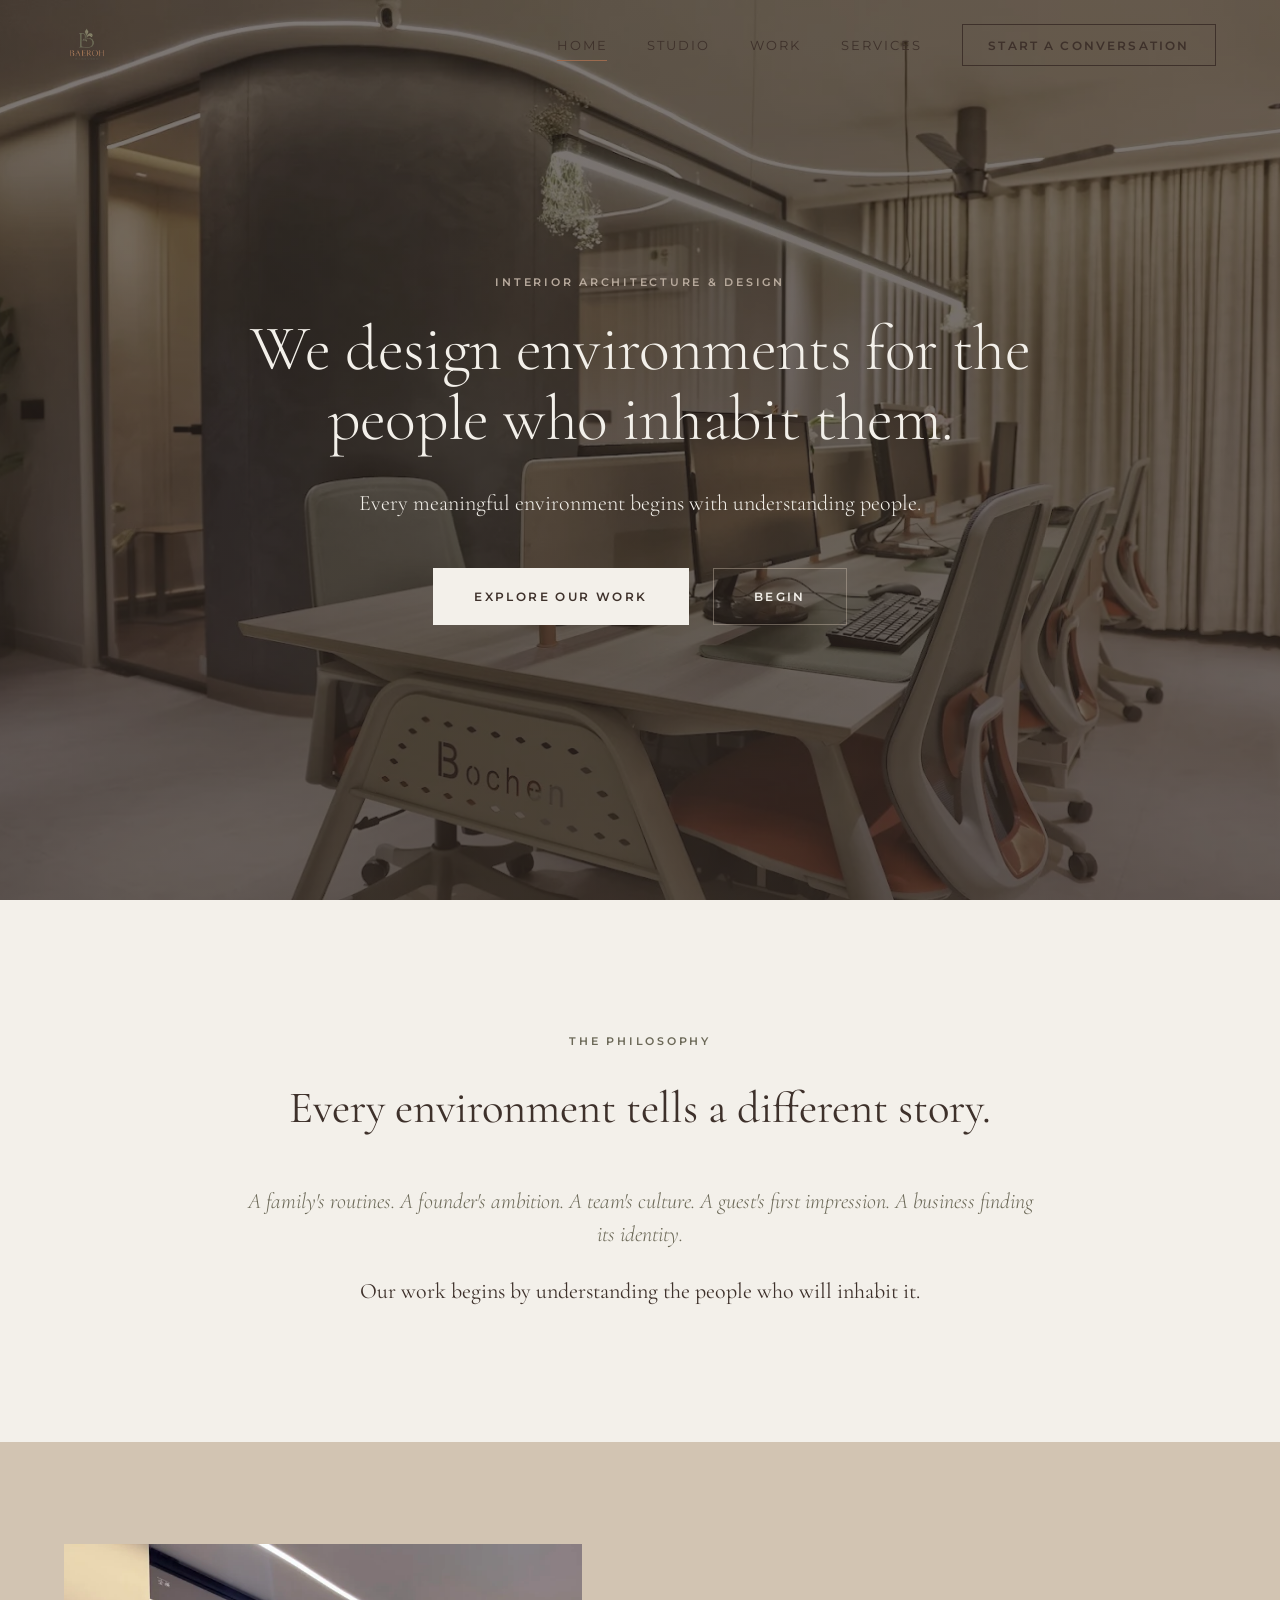
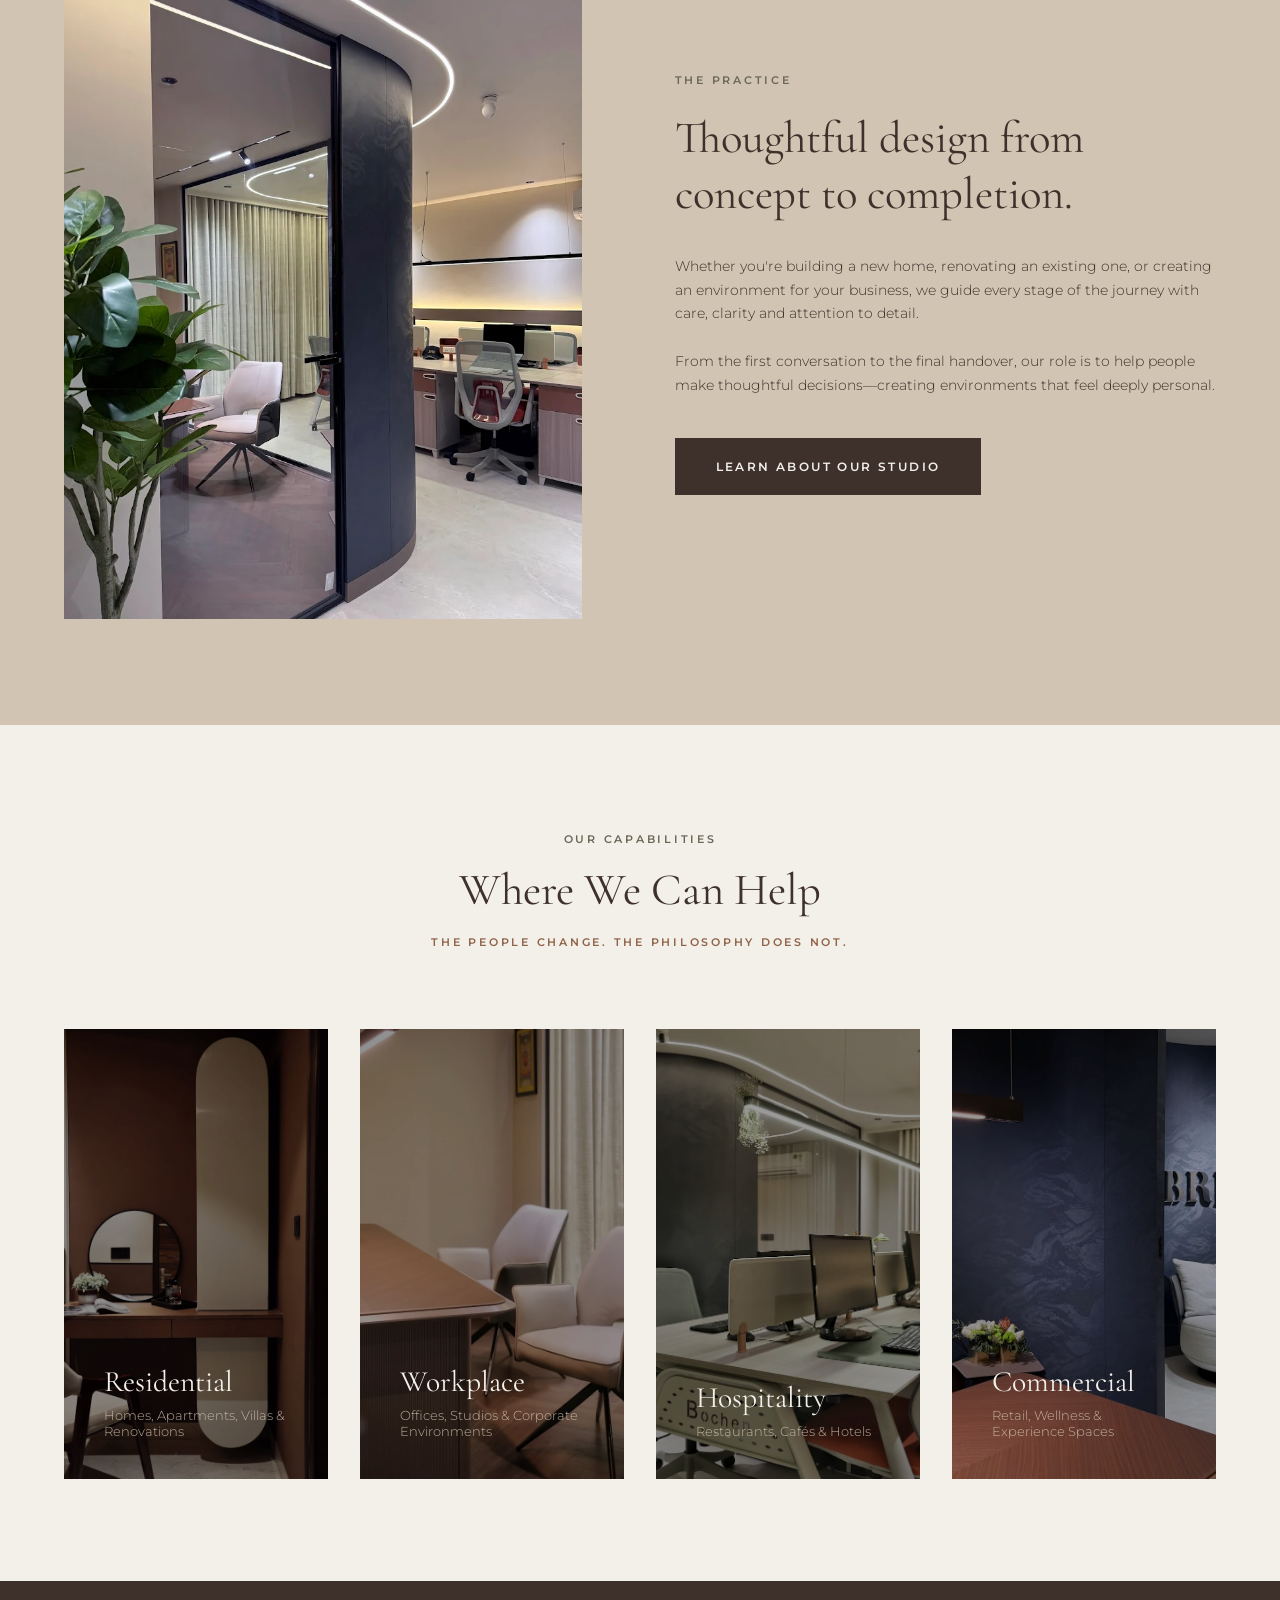
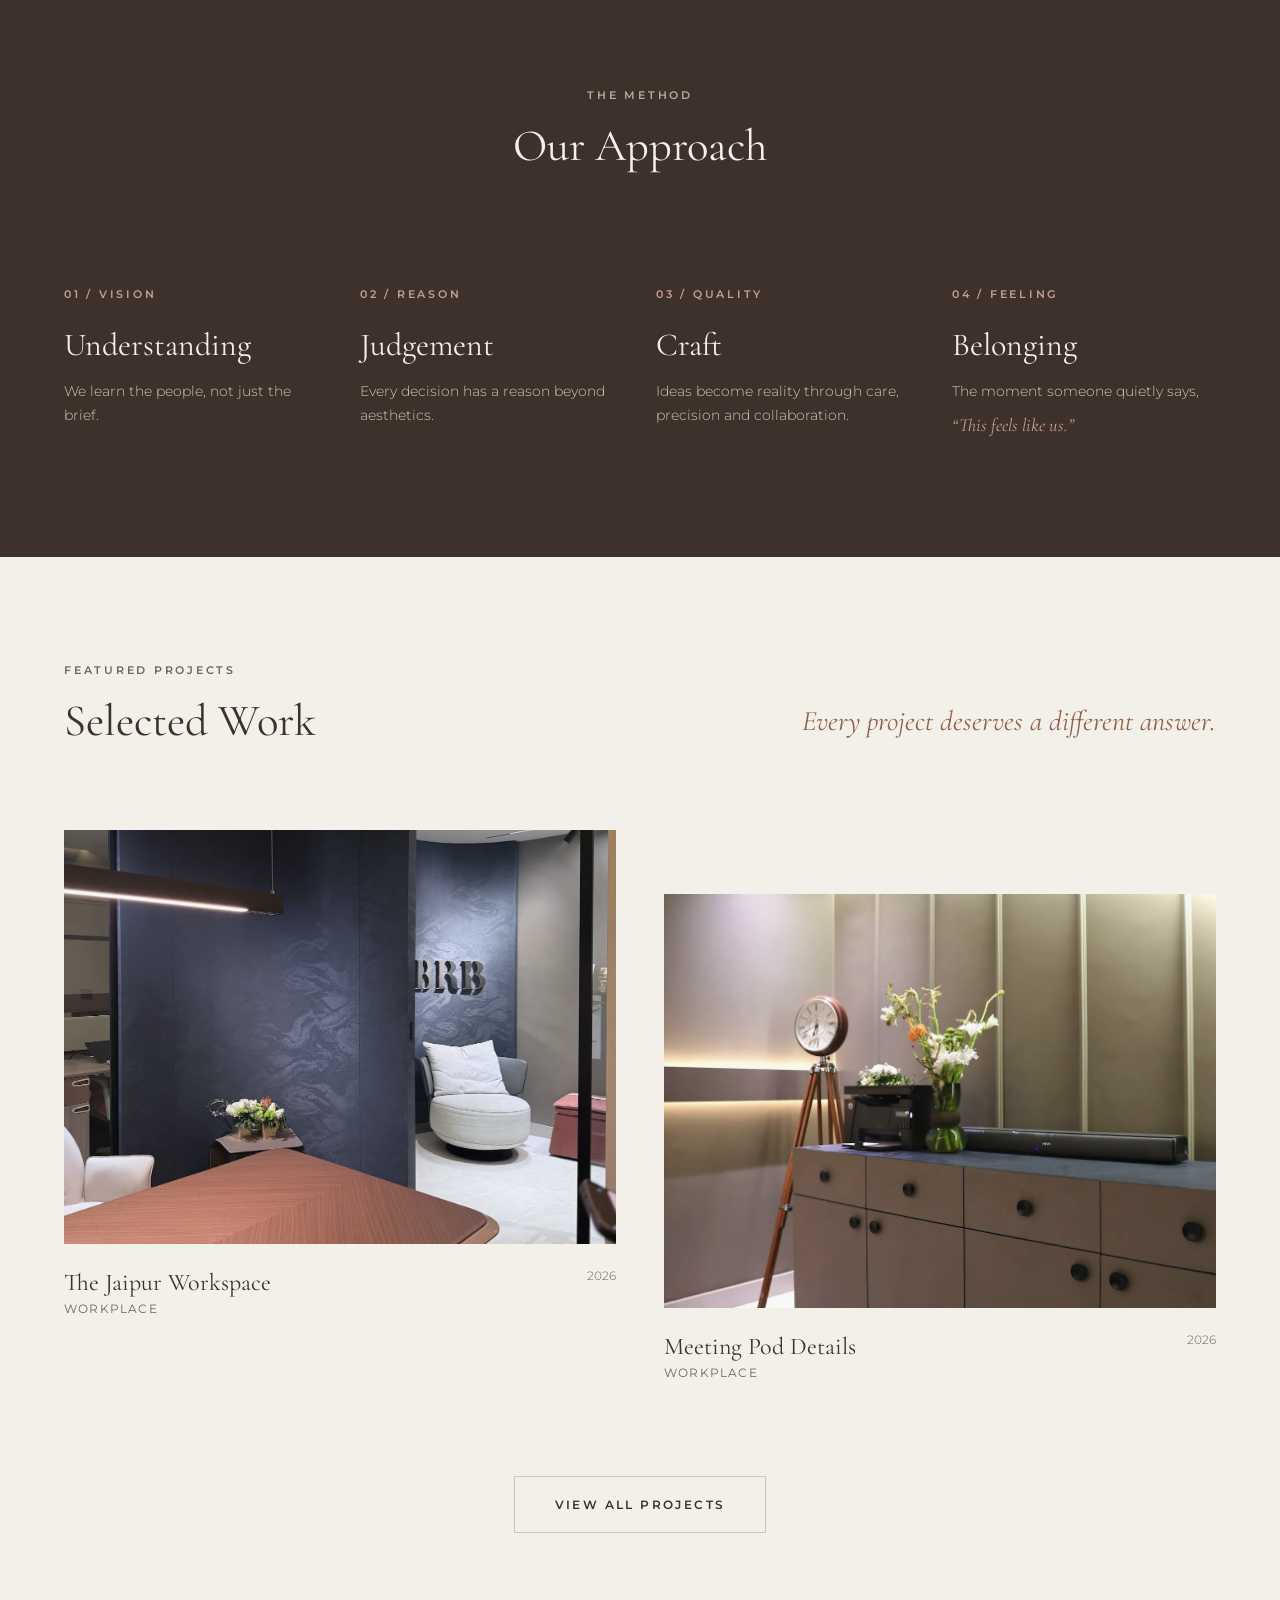
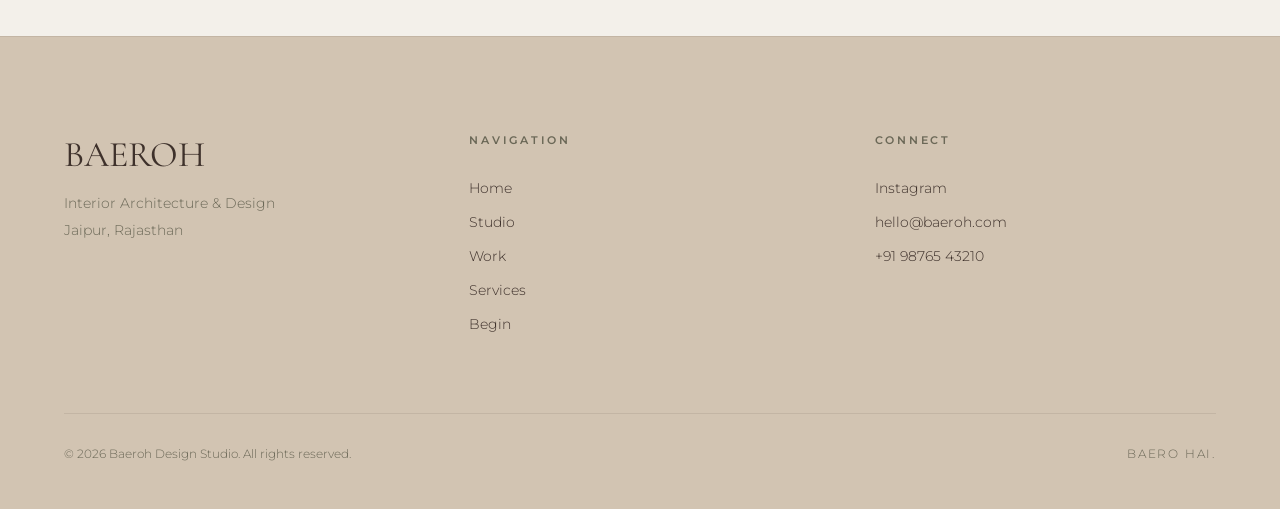
==== index.html @ 7ad3b6b8 "Initial commit: Baeroh Design Studio website launch files" ====
<!DOCTYPE html>
<html lang="en">
<head>
  <meta charset="UTF-8">
  <meta name="viewport" content="width=device-width, initial-scale=1.0">
  <title>Baeroh Design Studio | Interior Architecture & Design, Jaipur</title>
  <meta name="description" content="Baeroh is an interior architecture and design studio in Jaipur, crafting residential, workplace, hospitality, and commercial environments based on understanding people.">
  <link rel="icon" type="image/png" href="assets/logo.png">
  
  <!-- Google Fonts - Cormorant Garamond (Display) & Montserrat (Body) -->
  <link rel="preconnect" href="https://fonts.googleapis.com">
  <link rel="preconnect" href="https://fonts.gstatic.com" crossorigin>
  <link href="https://fonts.googleapis.com/css2?family=Cormorant+Garamond:ital,wght@0,300;0,400;0,500;0,600;1,300;1,400;1,500&family=Montserrat:wght@300;400;600&display=swap" rel="stylesheet">
  
  <link rel="stylesheet" href="style.css">
</head>
<body>

  <!-- Global Header / Nav -->
  <header>
    <div class="container nav-container">
      <a href="index.html" class="logo-link" id="nav-logo-link">
        <img src="assets/logo.png" alt="Baeroh Design Studio Logo" class="logo-img">
      </a>
      
      <nav class="nav-links">
        <a href="index.html" class="nav-link active">Home</a>
        <a href="studio.html" class="nav-link">Studio</a>
        <a href="work.html" class="nav-link">Work</a>
        <a href="services.html" class="nav-link">Services</a>
        <a href="begin.html" class="nav-cta">Start a Conversation</a>
      </nav>
      
      <!-- Mobile hamburger toggle -->
      <button class="mobile-nav-toggle" aria-label="Toggle Navigation Menu">
        <span class="burger-line"></span>
        <span class="burger-line"></span>
        <span class="burger-line"></span>
      </button>
    </div>
  </header>

  <!-- Mobile Overlay Menu -->
  <div class="mobile-nav-menu">
    <a href="index.html" class="mobile-nav-item">Home</a>
    <a href="studio.html" class="mobile-nav-item">Studio</a>
    <a href="work.html" class="mobile-nav-item">Work</a>
    <a href="services.html" class="mobile-nav-item">Services</a>
    <a href="begin.html" class="mobile-nav-item" style="color: var(--color-cinnamon);">Begin a Conversation</a>
  </div>

  <!-- Hero Section -->
  <section class="hero full-bleed">
    <div class="hero-bg">
      <img src="assets/unnamed.webp" alt="Earthy minimalist workspace interior design by Baeroh">
    </div>
    <div class="hero-overlay"></div>
    <div class="hero-content">
      <span class="caption-label light hero-kicker">Interior Architecture & Design</span>
      <h1 class="hero-title light">We design environments for the people who inhabit them.</h1>
      <p class="lead-text light hero-lead">Every meaningful environment begins with understanding people.</p>
      <div class="hero-actions">
        <a href="work.html" class="btn btn-primary on-dark">Explore Our Work</a>
        <a href="begin.html" class="btn btn-secondary on-dark">Begin</a>
      </div>
    </div>
  </section>

  <!-- Section: Every environment tells a different story -->
  <section class="reveal">
    <div class="container">
      <div class="editorial-intro">
        <span class="caption-label" style="display: block; margin-bottom: 2rem;">The Philosophy</span>
        <h2 class="section-title" style="margin-bottom: 3rem;">Every environment tells a different story.</h2>
        
        <p class="lead-text" style="margin-bottom: 1.5rem; font-style: italic; color: var(--color-olive);">
          A family's routines. A founder's ambition. A team's culture. A guest's first impression. A business finding its identity.
        </p>
        
        <p class="lead-text" style="font-weight: 400; max-width: 700px; margin: 0 auto;">
          Our work begins by understanding the people who will inhabit it.
        </p>
      </div>
    </div>
  </section>

  <!-- Section: Thoughtful design from concept to completion -->
  <section style="background-color: var(--color-sand); padding: 8vw 0;" class="reveal">
    <div class="container">
      <div class="editorial-row">
        <div class="editorial-img-col">
          <img src="assets/unnamed (2).webp" alt="Minimalist detail of custom furniture styling by Baeroh Design Studio">
        </div>
        <div class="editorial-text-col">
          <span class="caption-label" style="margin-bottom: 1.5rem;">The Practice</span>
          <h2 class="section-title" style="margin-bottom: 2rem;">Thoughtful design from concept to completion.</h2>
          <p class="body-copy" style="margin-bottom: 1.5rem;">
            Whether you're building a new home, renovating an existing one, or creating an environment for your business, we guide every stage of the journey with care, clarity and attention to detail.
          </p>
          <p class="body-copy" style="margin-bottom: 2.5rem;">
            From the first conversation to the final handover, our role is to help people make thoughtful decisions—creating environments that feel deeply personal.
          </p>
          <div>
            <a href="studio.html" class="btn btn-primary">Learn About Our Studio</a>
          </div>
        </div>
      </div>
    </div>
  </section>

  <!-- Section: Where We Can Help -->
  <section class="reveal">
    <div class="container">
      <div style="text-align: center; margin-bottom: 5rem;">
        <span class="caption-label">Our Capabilities</span>
        <h2 class="section-title" style="margin-top: 1rem; margin-bottom: 1rem;">Where We Can Help</h2>
        <p class="caption-label" style="color: var(--color-cinnamon-deep);">The people change. The philosophy does not.</p>
      </div>
      
      <div class="grid-4">
        <!-- Residential -->
        <div class="category-card">
          <div class="category-bg">
            <img src="assets/unnamed (3).webp" alt="Residential dressing table nook detail by Baeroh">
          </div>
          <div class="category-content">
            <h3 class="category-title">Residential</h3>
            <p class="category-desc">Homes, Apartments, Villas & Renovations</p>
          </div>
        </div>
        
        <!-- Workplace -->
        <div class="category-card">
          <div class="category-bg">
            <img src="assets/unnamed (1).webp" alt="Minimalist office desk and chairs designed by Baeroh">
          </div>
          <div class="category-content">
            <h3 class="category-title">Workplace</h3>
            <p class="category-desc">Offices, Studios & Corporate Environments</p>
          </div>
        </div>
        
        <!-- Hospitality -->
        <div class="category-card">
          <div class="category-bg">
            <img src="assets/unnamed.webp" alt="Hospitality restaurant design with earthy aesthetics by Baeroh">
          </div>
          <div class="category-content">
            <h3 class="category-title">Hospitality</h3>
            <p class="category-desc">Restaurants, Cafés & Hotels</p>
          </div>
        </div>
        
        <!-- Commercial -->
        <div class="category-card">
          <div class="category-bg">
            <img src="assets/unnamed (4).webp" alt="Commercial experience wellness space by Baeroh">
          </div>
          <div class="category-content">
            <h3 class="category-title">Commercial</h3>
            <p class="category-desc">Retail, Wellness & Experience Spaces</p>
          </div>
        </div>
      </div>
    </div>
  </section>

  <!-- Section: Our Approach (Dark section for high-contrast impact) -->
  <section class="section-dark reveal">
    <div class="container">
      <div style="text-align: center; margin-bottom: 6rem;">
        <span class="caption-label light">The Method</span>
        <h2 class="section-title light" style="margin-top: 1rem;">Our Approach</h2>
      </div>
      
      <div class="grid-4">
        <!-- Understanding -->
        <div style="padding: 1rem 0;">
          <span class="caption-label light" style="color: var(--color-cinnamon-tint); display: block; margin-bottom: 1.5rem;">01 / Vision</span>
          <h3 class="font-serif" style="font-size: 2rem; margin-bottom: 1rem; color: var(--color-ivory);">Understanding</h3>
          <p class="body-copy light">We learn the people, not just the brief.</p>
        </div>
        
        <!-- Judgement -->
        <div style="padding: 1rem 0;">
          <span class="caption-label light" style="color: var(--color-cinnamon-tint); display: block; margin-bottom: 1.5rem;">02 / Reason</span>
          <h3 class="font-serif" style="font-size: 2rem; margin-bottom: 1rem; color: var(--color-ivory);">Judgement</h3>
          <p class="body-copy light">Every decision has a reason beyond aesthetics.</p>
        </div>
        
        <!-- Craft -->
        <div style="padding: 1rem 0;">
          <span class="caption-label light" style="color: var(--color-cinnamon-tint); display: block; margin-bottom: 1.5rem;">03 / Quality</span>
          <h3 class="font-serif" style="font-size: 2rem; margin-bottom: 1rem; color: var(--color-ivory);">Craft</h3>
          <p class="body-copy light">Ideas become reality through care, precision and collaboration.</p>
        </div>
        
        <!-- Belonging -->
        <div style="padding: 1rem 0;">
          <span class="caption-label light" style="color: var(--color-cinnamon-tint); display: block; margin-bottom: 1.5rem;">04 / Feeling</span>
          <h3 class="font-serif" style="font-size: 2rem; margin-bottom: 1rem; color: var(--color-ivory);">Belonging</h3>
          <p class="body-copy light">
            The moment someone quietly says, <span class="accent-quote on-dark" style="font-size: 1.15rem; display: block; margin-top: 0.5rem;">“This feels like us.”</span>
          </p>
        </div>
      </div>
    </div>
  </section>

  <!-- Section: Selected Work -->
  <section class="reveal">
    <div class="container">
      <div style="display: flex; justify-content: space-between; align-items: flex-end; margin-bottom: 5rem;">
        <div>
          <span class="caption-label">Featured Projects</span>
          <h2 class="section-title" style="margin-top: 1rem;">Selected Work</h2>
        </div>
        <div style="margin-bottom: 0.5rem;">
          <span class="accent-quote small-light">Every project deserves a different answer.</span>
        </div>
      </div>
      
      <!-- Staggered Layout for Premium Norm Architect Feeling -->
      <div class="work-grid">
        <!-- Project 1 -->
        <a href="work.html" class="work-card">
          <div class="work-img-wrapper">
            <img src="assets/unnamed (4).webp" alt="The Jaipur Workspace open desk view by Baeroh">
          </div>
          <div class="work-info">
            <div class="work-meta">
              <h3 class="work-title">The Jaipur Workspace</h3>
              <span class="work-category">Workplace</span>
            </div>
            <span class="work-year">2026</span>
          </div>
        </a>
        
        <!-- Project 2 -->
        <a href="work.html" class="work-card" style="margin-top: 4rem;">
          <div class="work-img-wrapper">
            <img src="assets/unnamed (5).webp" alt="Custom wooden storage cabinets detail by Baeroh">
          </div>
          <div class="work-info">
            <div class="work-meta">
              <h3 class="work-title">Meeting Pod Details</h3>
              <span class="work-category">Workplace</span>
            </div>
            <span class="work-year">2026</span>
          </div>
        </a>
      </div>
      
      <div style="text-align: center; margin-top: 6rem;">
        <a href="work.html" class="btn btn-secondary">View All Projects</a>
      </div>
    </div>
  </section>

  <!-- Footer -->
  <footer>
    <div class="container">
      <div class="footer-top">
        <div class="footer-brand">
          <h2 class="font-serif">BAEROH</h2>
          <p class="body-copy" style="font-size: 0.875rem;">Interior Architecture & Design</p>
          <p class="body-copy" style="font-size: 0.875rem; margin-top: 0.25rem;">Jaipur, Rajasthan</p>
        </div>
        
        <div class="footer-links">
          <span class="caption-label footer-links-title">Navigation</span>
          <a href="index.html" class="footer-link">Home</a>
          <a href="studio.html" class="footer-link">Studio</a>
          <a href="work.html" class="footer-link">Work</a>
          <a href="services.html" class="footer-link">Services</a>
          <a href="begin.html" class="footer-link">Begin</a>
        </div>
        
        <div class="footer-contact">
          <span class="caption-label footer-links-title">Connect</span>
          <a href="https://instagram.com" target="_blank" rel="noopener" class="footer-link">Instagram</a>
          <a href="mailto:hello@baeroh.com" class="footer-link">hello@baeroh.com</a>
          <a href="tel:+919876543210" class="footer-link">+91 98765 43210</a>
        </div>
      </div>
      
      <div class="footer-bottom">
        <p class="footer-copyright">&copy; 2026 Baeroh Design Studio. All rights reserved.</p>
        <p class="footer-copyright" style="letter-spacing: 0.15em;">BAERO HAI.</p>
      </div>
    </div>
  </footer>

  <script src="script.js"></script>
</body>
</html>
---- style.css ----
/* 
  BAEROH DESIGN STUDIO — Core Stylesheet
  Reference style: normcph.com (Norm Architects) — editorial, image-led, minimal
  Version 1.0
*/

/* -----------------------------------------
   1. VARIABLES & DESIGN SYSTEM
----------------------------------------- */
:root {
  /* Exact color tokens from brand spec */
  --color-ivory: #F3F0EA;
  --color-sand: #D2C4B2;
  --color-taupe: #B8AA9D;
  --color-charcoal: #3E312B;
  --color-olive: #6B6857;
  --color-cinnamon: #9B6A4E;
  --color-cinnamon-tint: #C49F8A;
  --color-cinnamon-deep: #906348;
  --color-sandstone: #8D806F;

  /* Typography */
  --font-display: 'Cormorant Garamond', serif;
  --font-body: 'Montserrat', sans-serif;

  /* Z-index hierarchy */
  --z-back: -1;
  --z-base: 1;
  --z-nav: 100;
  --z-overlay: 200;

  /* Transition speeds */
  --transition-fast: 0.3s cubic-bezier(0.25, 0.46, 0.45, 0.94);
  --transition-slow: 0.8s cubic-bezier(0.25, 1, 0.5, 1);
  --transition-epic: 1.5s cubic-bezier(0.25, 1, 0.5, 1);
}

/* Reset & defaults */
* {
  box-sizing: border-box;
  margin: 0;
  padding: 0;
}

html {
  scroll-behavior: smooth;
  background-color: var(--color-ivory);
  color: var(--color-charcoal);
  font-family: var(--font-body);
  font-size: 16px;
  -webkit-font-smoothing: antialiased;
  -moz-osx-font-smoothing: grayscale;
}

body {
  overflow-x: hidden;
  background-color: var(--color-ivory);
}

/* Custom Scrollbar */
::-webkit-scrollbar {
  width: 8px;
  background-color: var(--color-ivory);
}

::-webkit-scrollbar-thumb {
  background-color: var(--color-taupe);
  border-radius: 4px;
}

::-webkit-scrollbar-thumb:hover {
  background-color: var(--color-charcoal);
}

/* -----------------------------------------
   2. TYPOGRAPHY UTILITIES
----------------------------------------- */
h1, h2, h3, h4, .font-serif {
  font-family: var(--font-display);
  font-weight: 400;
}

/* Fluid Typography Scaled with clamp() */
h1.hero-title {
  font-family: var(--font-display);
  font-weight: 300;
  font-size: clamp(2.5rem, 5vw, 5.25rem); /* 40px to 84px */
  line-height: 1.1;
  color: var(--color-charcoal);
  letter-spacing: -0.01em;
}

h1.hero-title.light {
  color: var(--color-ivory);
}

h2.section-title {
  font-family: var(--font-display);
  font-weight: 400;
  font-size: clamp(1.75rem, 3.5vw, 2.875rem); /* 28px to 46px */
  line-height: 1.25;
  color: var(--color-charcoal);
}

h2.section-title.light {
  color: var(--color-ivory);
}

p.lead-text {
  font-family: var(--font-display);
  font-weight: 300;
  font-size: clamp(1.125rem, 2vw, 1.375rem); /* 18px to 22px */
  line-height: 1.5;
  color: var(--color-charcoal);
}

p.lead-text.light {
  color: var(--color-ivory);
}

p.body-copy {
  font-family: var(--font-body);
  font-weight: 300; /* Light 300 */
  font-size: clamp(0.875rem, 1vw, 1rem); /* 14px to 16px */
  line-height: 1.7;
  color: var(--color-charcoal);
}

p.body-copy.light {
  color: var(--color-sand);
}

.caption-label {
  font-family: var(--font-body);
  font-weight: 600; /* SemiBold 600 */
  font-size: clamp(0.5rem, 1vw, 0.6875rem); /* 8px to 11px */
  line-height: 1.3;
  text-transform: uppercase;
  letter-spacing: 0.25em;
  color: var(--color-olive);
}

.caption-label.light {
  color: var(--color-taupe);
}

.accent-quote {
  font-family: var(--font-display);
  font-style: italic;
  font-weight: 400;
  font-size: clamp(1rem, 2.2vw, 1.875rem); /* 16px to 30px */
  line-height: 1.45;
  color: var(--color-cinnamon);
}

.accent-quote.on-dark {
  color: var(--color-cinnamon-tint);
}

.accent-quote.small-light {
  color: var(--color-cinnamon-deep);
}

a {
  color: inherit;
  text-decoration: none;
  transition: color var(--transition-fast);
}

/* -----------------------------------------
   3. LAYOUT & SPACING
----------------------------------------- */
.container {
  width: 100%;
  max-width: 1600px;
  margin: 0 auto;
  padding: 0 2rem;
}

section {
  position: relative;
  padding: clamp(4rem, 8vw, 10rem) 0;
}

.full-bleed {
  padding-left: 0;
  padding-right: 0;
  max-width: 100%;
}

.grid-2 {
  display: grid;
  grid-template-columns: 1fr;
  gap: 3rem;
}

.grid-3 {
  display: grid;
  grid-template-columns: 1fr;
  gap: 2.5rem;
}

.grid-4 {
  display: grid;
  grid-template-columns: 1fr;
  gap: 2rem;
}

/* Divider line */
.divider {
  width: 100%;
  height: 1px;
  background-color: var(--color-sand);
  margin: 4rem 0;
  border: none;
}

.divider.light {
  background-color: rgba(210, 196, 178, 0.2);
}

/* -----------------------------------------
   4. NAVIGATION (HEADER)
----------------------------------------- */
header {
  position: fixed;
  top: 0;
  left: 0;
  width: 100%;
  height: 90px;
  display: flex;
  align-items: center;
  z-index: var(--z-nav);
  transition: background-color var(--transition-slow), box-shadow var(--transition-slow), height var(--transition-slow);
}

header.scrolled {
  background-color: var(--color-ivory);
  height: 75px;
  box-shadow: 0 4px 20px rgba(0, 0, 0, 0.03);
}

header.dark-bg-active {
  background-color: var(--color-charcoal);
}

.nav-container {
  display: flex;
  justify-content: space-between;
  align-items: center;
  width: 100%;
}

.logo-link {
  display: flex;
  align-items: center;
}

.logo-img {
  height: 38px;
  width: auto;
  transition: transform var(--transition-fast), filter var(--transition-slow);
}

header.scrolled .logo-img {
  height: 32px;
}

.logo-link:hover .logo-img {
  transform: scale(1.05);
}

.nav-links {
  display: flex;
  gap: 2.5rem;
  align-items: center;
}

.nav-link {
  font-family: var(--font-body);
  font-weight: 400;
  font-size: 0.8125rem; /* ~13px */
  text-transform: uppercase;
  letter-spacing: 0.15em;
  color: var(--color-charcoal);
  position: relative;
  padding: 0.5rem 0;
}

header.dark-bg-active .nav-link {
  color: var(--color-ivory);
}

.nav-link::after {
  content: '';
  position: absolute;
  bottom: 0;
  left: 0;
  width: 100%;
  height: 1px;
  background-color: var(--color-cinnamon);
  transform: scaleX(0);
  transform-origin: right;
  transition: transform var(--transition-fast);
}

header.dark-bg-active .nav-link::after {
  background-color: var(--color-cinnamon-tint);
}

.nav-link:hover::after,
.nav-link.active::after {
  transform: scaleX(1);
  transform-origin: left;
}

.nav-link:hover {
  color: var(--color-cinnamon);
}

header.dark-bg-active .nav-link:hover {
  color: var(--color-cinnamon-tint);
}

/* Nav CTA Button */
.nav-cta {
  font-family: var(--font-body);
  font-weight: 600;
  font-size: 0.75rem;
  text-transform: uppercase;
  letter-spacing: 0.18em;
  padding: 0.8rem 1.6rem;
  border: 1px solid var(--color-charcoal);
  color: var(--color-charcoal);
  background-color: transparent;
  transition: background-color var(--transition-fast), color var(--transition-fast), border-color var(--transition-fast);
  border-radius: 0;
  cursor: pointer;
}

header.dark-bg-active .nav-cta {
  border-color: var(--color-ivory);
  color: var(--color-ivory);
}

.nav-cta:hover {
  background-color: var(--color-charcoal);
  color: var(--color-ivory);
  border-color: var(--color-charcoal);
}

header.dark-bg-active .nav-cta:hover {
  background-color: var(--color-ivory);
  color: var(--color-charcoal);
  border-color: var(--color-ivory);
}

/* Mobile Nav Toggle */
.mobile-nav-toggle {
  display: none;
  background: none;
  border: none;
  cursor: pointer;
  z-index: var(--z-overlay);
  padding: 0.5rem;
}

.burger-line {
  display: block;
  width: 24px;
  height: 1px;
  background-color: var(--color-charcoal);
  margin: 6px 0;
  transition: transform var(--transition-fast), background-color var(--transition-fast);
}

header.dark-bg-active .burger-line {
  background-color: var(--color-ivory);
}

/* -----------------------------------------
   5. BUTTONS & INTERACTIVE ELEMENTS
----------------------------------------- */
.btn {
  display: inline-flex;
  align-items: center;
  font-family: var(--font-body);
  font-weight: 600;
  font-size: 0.75rem;
  text-transform: uppercase;
  letter-spacing: 0.2em;
  padding: 1.25rem 2.5rem;
  transition: all var(--transition-fast);
  cursor: pointer;
  position: relative;
  min-height: 48px;
  touch-action: manipulation;
}

.btn-primary {
  background-color: var(--color-charcoal);
  color: var(--color-ivory);
  border: 1px solid var(--color-charcoal);
}

.btn-primary:hover {
  background-color: transparent;
  color: var(--color-charcoal);
}

.btn-primary.on-dark {
  background-color: var(--color-ivory);
  color: var(--color-charcoal);
  border-color: var(--color-ivory);
}

.btn-primary.on-dark:hover {
  background-color: transparent;
  color: var(--color-ivory);
}

.btn-secondary {
  background-color: transparent;
  color: var(--color-charcoal);
  border: 1px solid var(--color-sand);
}

.btn-secondary:hover {
  border-color: var(--color-charcoal);
  background-color: rgba(62, 49, 43, 0.02);
}

.btn-secondary.on-dark {
  color: var(--color-ivory);
  border-color: rgba(210, 196, 178, 0.4);
}

.btn-secondary.on-dark:hover {
  border-color: var(--color-ivory);
  background-color: rgba(243, 240, 250, 0.05);
}

.btn-text {
  padding: 0.5rem 0;
  border: none;
  background: none;
  color: var(--color-charcoal);
  letter-spacing: 0.15em;
}

.btn-text::after {
  content: '';
  position: absolute;
  bottom: 0;
  left: 0;
  width: 100%;
  height: 1px;
  background-color: var(--color-cinnamon);
  transform: scaleX(0.3);
  transform-origin: left;
  transition: transform var(--transition-fast);
}

.btn-text:hover::after {
  transform: scaleX(1);
}

.btn-text.on-dark {
  color: var(--color-ivory);
}

.btn-text.on-dark::after {
  background-color: var(--color-cinnamon-tint);
}

/* -----------------------------------------
   6. HERO SECTION
----------------------------------------- */
.hero {
  height: 100vh;
  width: 100%;
  display: flex;
  align-items: center;
  justify-content: center;
  position: relative;
  overflow: hidden;
  background-color: var(--color-charcoal);
}

.hero-bg {
  position: absolute;
  top: 0;
  left: 0;
  width: 100%;
  height: 100%;
  z-index: var(--z-base);
}

.hero-bg img {
  width: 100%;
  height: 100%;
  object-fit: cover;
  filter: brightness(0.65) contrast(1.05);
  transform: scale(1.03);
  transition: transform var(--transition-epic);
}

body.loaded .hero-bg img {
  transform: scale(1);
}

.hero-overlay {
  position: absolute;
  top: 0;
  left: 0;
  width: 100%;
  height: 100%;
  background: linear-gradient(to bottom, rgba(62, 49, 43, 0.4) 0%, rgba(62, 49, 43, 0.6) 100%);
  z-index: 2;
}

.hero-content {
  position: relative;
  z-index: 3;
  text-align: center;
  max-width: 900px;
  padding: 0 2rem;
  display: flex;
  flex-direction: column;
  align-items: center;
}

.hero-kicker {
  margin-bottom: 1.5rem;
  opacity: 0;
  transform: translateY(20px);
  transition: opacity var(--transition-slow), transform var(--transition-slow);
}

.hero-title {
  margin-bottom: 2rem;
  opacity: 0;
  transform: translateY(30px);
  transition: opacity var(--transition-slow) 0.2s, transform var(--transition-slow) 0.2s;
}

.hero-lead {
  margin-bottom: 3rem;
  max-width: 650px;
  font-weight: 300;
  opacity: 0;
  transform: translateY(30px);
  transition: opacity var(--transition-slow) 0.4s, transform var(--transition-slow) 0.4s;
}

.hero-actions {
  display: flex;
  gap: 1.5rem;
  opacity: 0;
  transform: translateY(30px);
  transition: opacity var(--transition-slow) 0.6s, transform var(--transition-slow) 0.6s;
}

body.loaded .hero-kicker,
body.loaded .hero-title,
body.loaded .hero-lead,
body.loaded .hero-actions {
  opacity: 1;
  transform: translateY(0);
}

/* -----------------------------------------
   7. EDITORIAL & BLOCK LAYOUTS
----------------------------------------- */
/* Editorial Intro Row */
.editorial-intro {
  text-align: center;
  max-width: 800px;
  margin: 0 auto;
  padding: 2rem 0;
}

.editorial-intro p {
  margin-bottom: 2rem;
}

/* Quote/Belief blocks */
.belief-item {
  padding: 2.5rem 0;
  border-bottom: 1px solid var(--color-sand);
}

.belief-item:first-child {
  border-top: 1px solid var(--color-sand);
}

/* Two-column editorial details */
.editorial-row {
  display: flex;
  flex-direction: column;
  gap: 4rem;
  align-items: center;
}

.editorial-img-col {
  width: 100%;
  position: relative;
  overflow: hidden;
}

.editorial-img-col img {
  width: 100%;
  height: auto;
  max-height: 700px;
  object-fit: cover;
  transition: transform var(--transition-slow);
}

.editorial-img-col:hover img {
  transform: scale(1.02);
}

.editorial-text-col {
  width: 100%;
  display: flex;
  flex-direction: column;
  justify-content: center;
}

.editorial-text-col h3 {
  margin-bottom: 1.5rem;
}

.editorial-text-col p {
  margin-bottom: 1.5rem;
}

/* Dark section formatting */
.section-dark {
  background-color: var(--color-charcoal);
  color: var(--color-ivory);
}

/* -----------------------------------------
   8. PORTFOLIO & WORK GRIDS
----------------------------------------- */
.work-grid {
  display: grid;
  grid-template-columns: 1fr;
  gap: 4rem 2rem;
}

.work-card {
  display: flex;
  flex-direction: column;
  position: relative;
  overflow: hidden;
}

.work-img-wrapper {
  position: relative;
  width: 100%;
  overflow: hidden;
  aspect-ratio: 4 / 3;
  background-color: var(--color-sand);
}

.work-img-wrapper img {
  width: 100%;
  height: 100%;
  object-fit: cover;
  transition: transform var(--transition-slow), filter var(--transition-slow);
  filter: grayscale(15%) contrast(95%);
}

.work-card:hover .work-img-wrapper img {
  transform: scale(1.04);
  filter: grayscale(0%) contrast(100%);
}

.work-info {
  margin-top: 1.5rem;
  display: flex;
  justify-content: space-between;
  align-items: flex-start;
}

.work-meta {
  display: flex;
  flex-direction: column;
  gap: 0.25rem;
}

.work-title {
  font-family: var(--font-display);
  font-size: 1.5rem;
  color: var(--color-charcoal);
}

.section-dark .work-title {
  color: var(--color-ivory);
}

.work-category {
  font-family: var(--font-body);
  font-size: 0.75rem;
  text-transform: uppercase;
  letter-spacing: 0.1em;
  color: var(--color-olive);
}

.section-dark .work-category {
  color: var(--color-taupe);
}

.work-year {
  font-family: var(--font-body);
  font-size: 0.75rem;
  font-weight: 300;
  color: var(--color-olive);
}

.section-dark .work-year {
  color: var(--color-taupe);
}

/* Alternating grid styles (Norm Architects feel) */
.work-grid-alternating {
  display: grid;
  grid-template-columns: 1fr;
  gap: 6rem;
}

/* -----------------------------------------
   9. SERVICES & CARD CAROUSELS/GRIDS
----------------------------------------- */
.services-grid {
  display: grid;
  grid-template-columns: 1fr;
  gap: 2.5rem;
}

.service-card {
  padding: 3rem 2rem;
  background-color: var(--color-ivory);
  border: 1px solid var(--color-sand);
  transition: border-color var(--transition-fast), transform var(--transition-fast);
}

.service-card:hover {
  border-color: var(--color-charcoal);
  transform: translateY(-4px);
}

.service-number {
  font-family: var(--font-body);
  font-weight: 600;
  font-size: 0.75rem;
  letter-spacing: 0.2em;
  color: var(--color-cinnamon-deep);
  margin-bottom: 1.5rem;
}

.service-title {
  font-family: var(--font-display);
  font-size: 1.75rem;
  margin-bottom: 1.25rem;
  color: var(--color-charcoal);
}

/* Category Grid on Home */
.category-card {
  position: relative;
  height: 450px;
  overflow: hidden;
  display: flex;
  align-items: flex-end;
  padding: 2.5rem;
  background-color: var(--color-charcoal);
}

.category-bg {
  position: absolute;
  top: 0;
  left: 0;
  width: 100%;
  height: 100%;
  z-index: 1;
}

.category-bg img {
  width: 100%;
  height: 100%;
  object-fit: cover;
  filter: brightness(0.6) contrast(1.05);
  transition: transform var(--transition-slow);
}

.category-card:hover .category-bg img {
  transform: scale(1.04);
}

.category-content {
  position: relative;
  z-index: 2;
  width: 100%;
}

.category-title {
  font-family: var(--font-display);
  font-size: 1.85rem;
  color: var(--color-ivory);
  margin-bottom: 0.5rem;
}

.category-desc {
  font-family: var(--font-body);
  font-weight: 300;
  font-size: 0.8125rem;
  color: var(--color-sand);
  opacity: 0.85;
}

/* -----------------------------------------
   10. MOODBOARD / SLIDE GALLERY
----------------------------------------- */
.moodboard-section {
  background-color: var(--color-ivory);
}

.moodboard-grid {
  display: grid;
  grid-template-columns: repeat(auto-fit, minmax(280px, 1fr));
  gap: 2rem;
  padding: 2rem 0;
}

.moodboard-item {
  aspect-ratio: 1 / 1;
  overflow: hidden;
  background-color: var(--color-sand);
  border: 1px solid var(--color-sand);
  cursor: pointer;
  position: relative;
}

.moodboard-item img {
  width: 100%;
  height: 100%;
  object-fit: cover;
  transition: transform var(--transition-slow), filter var(--transition-slow);
}

.moodboard-item:hover img {
  transform: scale(1.05);
  filter: brightness(0.95);
}

/* -----------------------------------------
   11. CONTACT & FORMS
----------------------------------------- */
.contact-container {
  display: grid;
  grid-template-columns: 1fr;
  gap: 5rem;
}

.contact-info {
  display: flex;
  flex-direction: column;
}

.contact-step-list {
  margin-top: 3rem;
  display: flex;
  flex-direction: column;
  gap: 2.5rem;
}

.contact-step {
  display: flex;
  gap: 1.5rem;
}

.contact-step-num {
  font-family: var(--font-body);
  font-weight: 600;
  font-size: 0.8125rem;
  letter-spacing: 0.1em;
  color: var(--color-cinnamon-deep);
}

.contact-step-text h3 {
  font-family: var(--font-display);
  font-size: 1.25rem;
  margin-bottom: 0.5rem;
}

.contact-form-wrapper {
  background-color: var(--color-ivory);
  border: 1px solid var(--color-sand);
  padding: 3rem 2rem;
}

.form-group {
  margin-bottom: 2rem;
}

.form-label {
  display: block;
  font-family: var(--font-body);
  font-weight: 600;
  font-size: 0.6875rem;
  text-transform: uppercase;
  letter-spacing: 0.15em;
  color: var(--color-olive);
  margin-bottom: 0.75rem;
}

.form-input, .form-textarea, .form-select {
  width: 100%;
  padding: 1rem 0;
  background: transparent;
  border: none;
  border-bottom: 1px solid var(--color-sand);
  color: var(--color-charcoal);
  font-family: var(--font-body);
  font-weight: 300;
  font-size: 0.9375rem;
  transition: border-color var(--transition-fast);
  border-radius: 0;
  -webkit-appearance: none;
}

.form-select {
  background-image: url("data:image/svg+xml,%3Csvg xmlns='http://www.w3.org/2000/svg' viewBox='0 0 24 24' fill='none' stroke='%233E312B' stroke-width='1.5' stroke-linecap='round' stroke-linejoin='round'%3E%3Cpath d='m6 9 6 6 6-6'/%3E%3C/svg%3E");
  background-repeat: no-repeat;
  background-position: right center;
  background-size: 16px;
  padding-right: 1.5rem;
}

.form-input:focus, .form-textarea:focus, .form-select:focus {
  outline: none;
  border-bottom-color: var(--color-charcoal);
}

.form-textarea {
  min-height: 120px;
  resize: vertical;
}

/* -----------------------------------------
   12. FOOTER
----------------------------------------- */
footer {
  background-color: var(--color-sand);
  color: var(--color-charcoal);
  padding: 6rem 0 3rem 0;
  border-top: 1px solid rgba(62, 49, 43, 0.1);
}

.footer-top {
  display: grid;
  grid-template-columns: 1fr;
  gap: 4rem;
  margin-bottom: 5rem;
}

.footer-brand h2 {
  font-size: 2.25rem;
  margin-bottom: 1rem;
}

.footer-brand p {
  color: var(--color-olive);
}

.footer-links {
  display: flex;
  flex-direction: column;
  gap: 1rem;
}

.footer-links-title {
  margin-bottom: 1rem;
}

.footer-link {
  font-family: var(--font-body);
  font-weight: 300;
  font-size: 0.875rem;
  color: var(--color-charcoal);
}

.footer-link:hover {
  color: var(--color-cinnamon-deep);
  transform: translateX(3px);
  display: inline-block;
  transition: transform var(--transition-fast), color var(--transition-fast);
}

.footer-contact {
  display: flex;
  flex-direction: column;
  gap: 1rem;
}

.footer-bottom {
  display: flex;
  flex-direction: column;
  justify-content: space-between;
  align-items: center;
  padding-top: 2rem;
  border-top: 1px solid rgba(62, 49, 43, 0.1);
  gap: 1.5rem;
}

.footer-copyright {
  font-family: var(--font-body);
  font-weight: 300;
  font-size: 0.75rem;
  color: var(--color-olive);
}

/* -----------------------------------------
   13. ANIMATIONS & SCROLL OBSERVER
----------------------------------------- */
/* Scroll fade-in effect */
.reveal {
  opacity: 0;
  transform: translateY(40px);
  transition: opacity var(--transition-slow), transform var(--transition-slow);
}

.reveal.active {
  opacity: 1;
  transform: translateY(0);
}

/* Sequential delay classes */
.delay-1 { transition-delay: 0.1s; }
.delay-2 { transition-delay: 0.2s; }
.delay-3 { transition-delay: 0.3s; }
.delay-4 { transition-delay: 0.4s; }

/* Mobile Menu Slide In overlay */
.mobile-nav-menu {
  position: fixed;
  top: 0;
  left: 0;
  width: 100%;
  height: 100vh;
  background-color: var(--color-ivory);
  z-index: 90;
  display: flex;
  flex-direction: column;
  justify-content: center;
  align-items: center;
  gap: 2.5rem;
  transform: translateY(-100%);
  transition: transform var(--transition-slow);
}

.mobile-nav-menu.open {
  transform: translateY(0);
}

.mobile-nav-item {
  font-family: var(--font-display);
  font-size: 2.25rem;
  text-transform: capitalize;
  color: var(--color-charcoal);
  transition: color var(--transition-fast);
}

.mobile-nav-item:hover {
  color: var(--color-cinnamon);
}

/* -----------------------------------------
   14. BREAKPOINTS (RESPONSIVE)
----------------------------------------- */

/* Tablet Breakpoint (768px - 1024px) */
@media (min-width: 768px) {
  .grid-2 {
    grid-template-columns: repeat(2, 1fr);
  }

  .grid-3 {
    grid-template-columns: repeat(3, 1fr);
  }

  .grid-4 {
    grid-template-columns: repeat(2, 1fr);
  }

  .editorial-row {
    flex-direction: row;
    gap: 5%;
  }

  .editorial-img-col {
    width: 47%;
  }

  .editorial-text-col {
    width: 48%;
  }

  .editorial-row.reverse {
    flex-direction: row-reverse;
  }

  .contact-container {
    grid-template-columns: 4fr 5fr;
    gap: 4rem;
  }

  .footer-top {
    grid-template-columns: repeat(3, 1fr);
  }

  .footer-bottom {
    flex-direction: row;
  }
}

/* Laptop Breakpoint (1280px - 1440px) */
@media (min-width: 1280px) {
  .container {
    padding: 0 4rem;
  }

  .grid-4 {
    grid-template-columns: repeat(4, 1fr);
  }

  .work-grid {
    grid-template-columns: repeat(2, 1fr);
    gap: 6rem 3rem;
  }

  /* normcph style portfolio structure */
  .work-grid-alternating {
    grid-template-columns: repeat(12, 1fr);
    gap: 8rem 0;
  }

  .work-grid-alternating .work-card {
    grid-column: span 12;
  }

  /* Alternating sizing */
  .work-grid-alternating .work-card:nth-child(3n+1) {
    grid-column: 2 / span 10;
  }

  .work-grid-alternating .work-card:nth-child(3n+2) {
    grid-column: 1 / span 6;
  }

  .work-grid-alternating .work-card:nth-child(3n+3) {
    grid-column: 7 / span 6;
    margin-top: 4rem;
  }

  .editorial-row {
    gap: 8%;
  }

  .editorial-img-col {
    width: 45%;
  }

  .editorial-text-col {
    width: 47%;
  }

  .contact-container {
    gap: 8rem;
  }
}

/* Large Desktop Breakpoint (1920px+) */
@media (min-width: 1920px) {
  .container {
    max-width: 1800px;
    padding: 0 6rem;
  }
  
  body {
    font-size: 18px;
  }
}

/* Mobile Nav Styles (Hide regular nav under 768px) */
@media (max-width: 767px) {
  .nav-links, .nav-cta-wrapper {
    display: none;
  }

  .mobile-nav-toggle {
    display: block;
  }

  /* Hamburger transform when menu is open */
  .mobile-nav-toggle.open .burger-line:nth-child(1) {
    transform: translateY(7px) rotate(45deg);
  }

  .mobile-nav-toggle.open .burger-line:nth-child(2) {
    opacity: 0;
  }

  .mobile-nav-toggle.open .burger-line:nth-child(3) {
    transform: translateY(-7px) rotate(-45deg);
  }
}
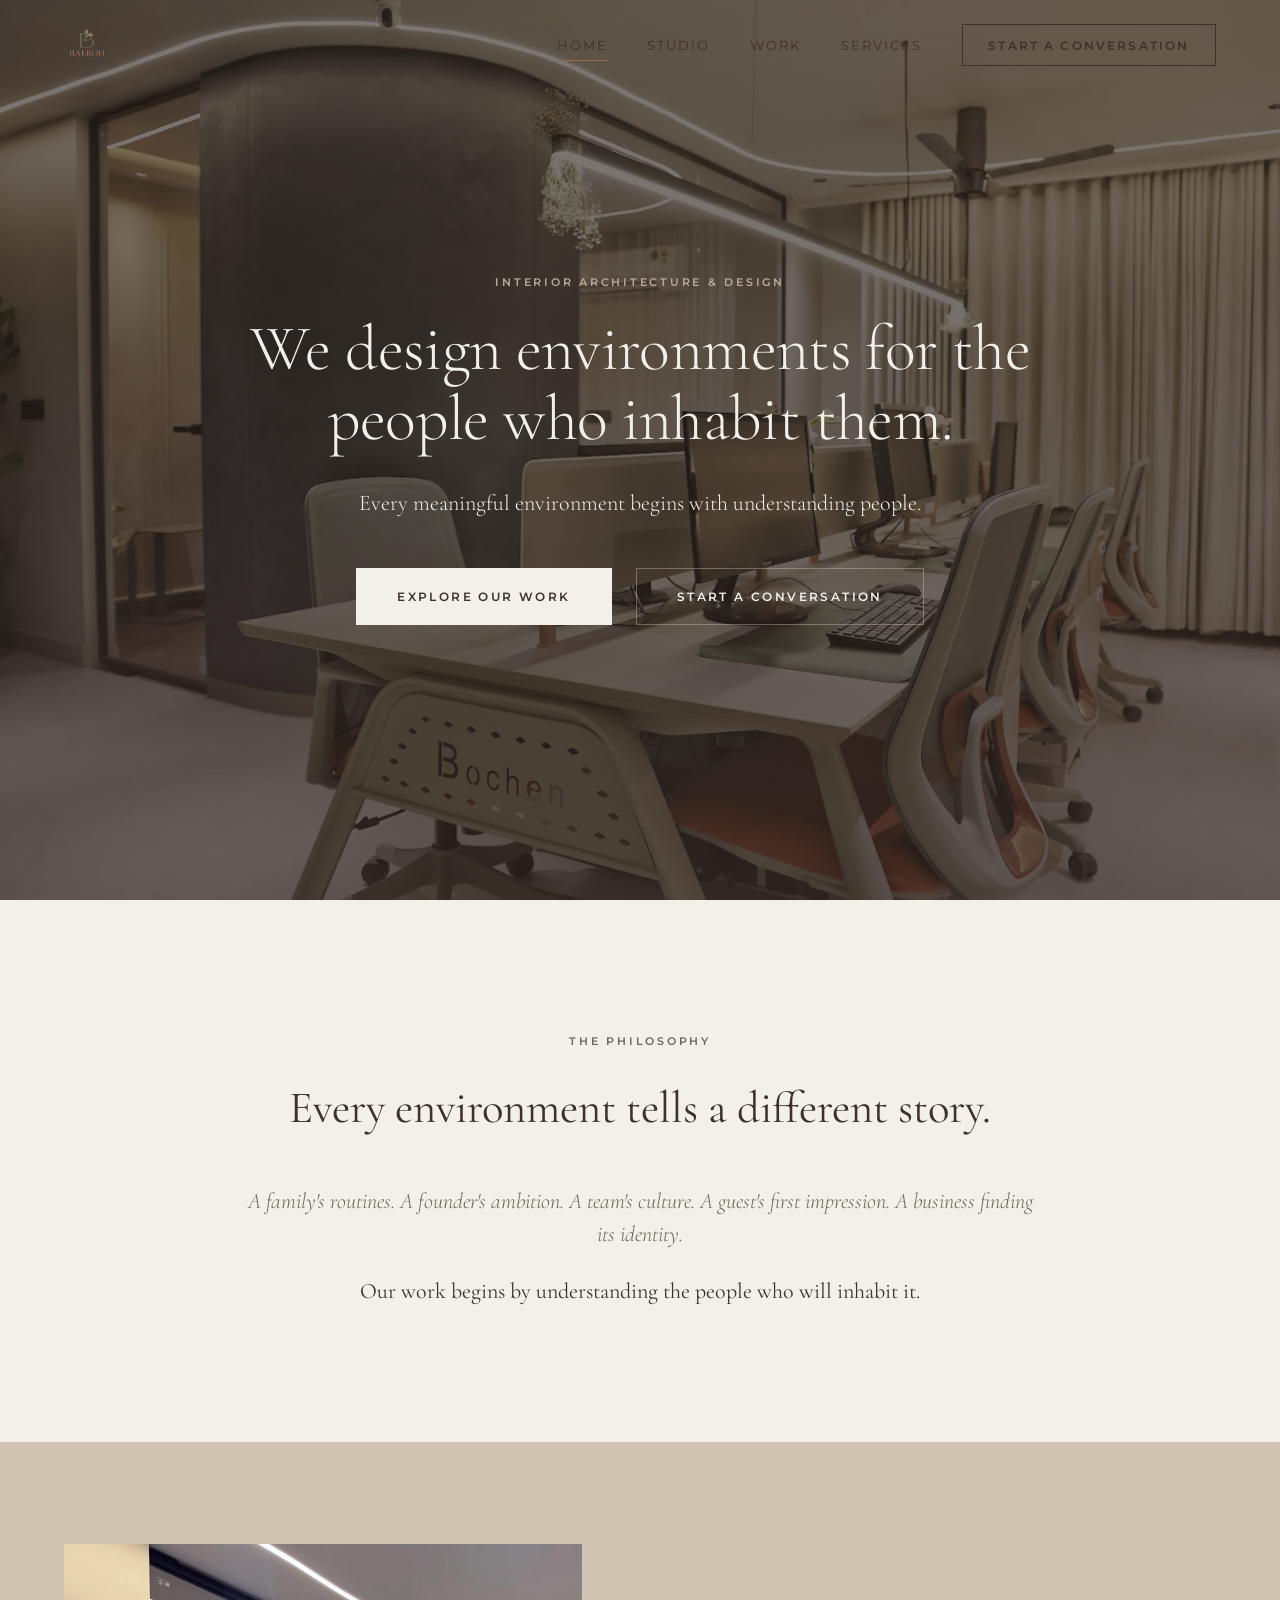
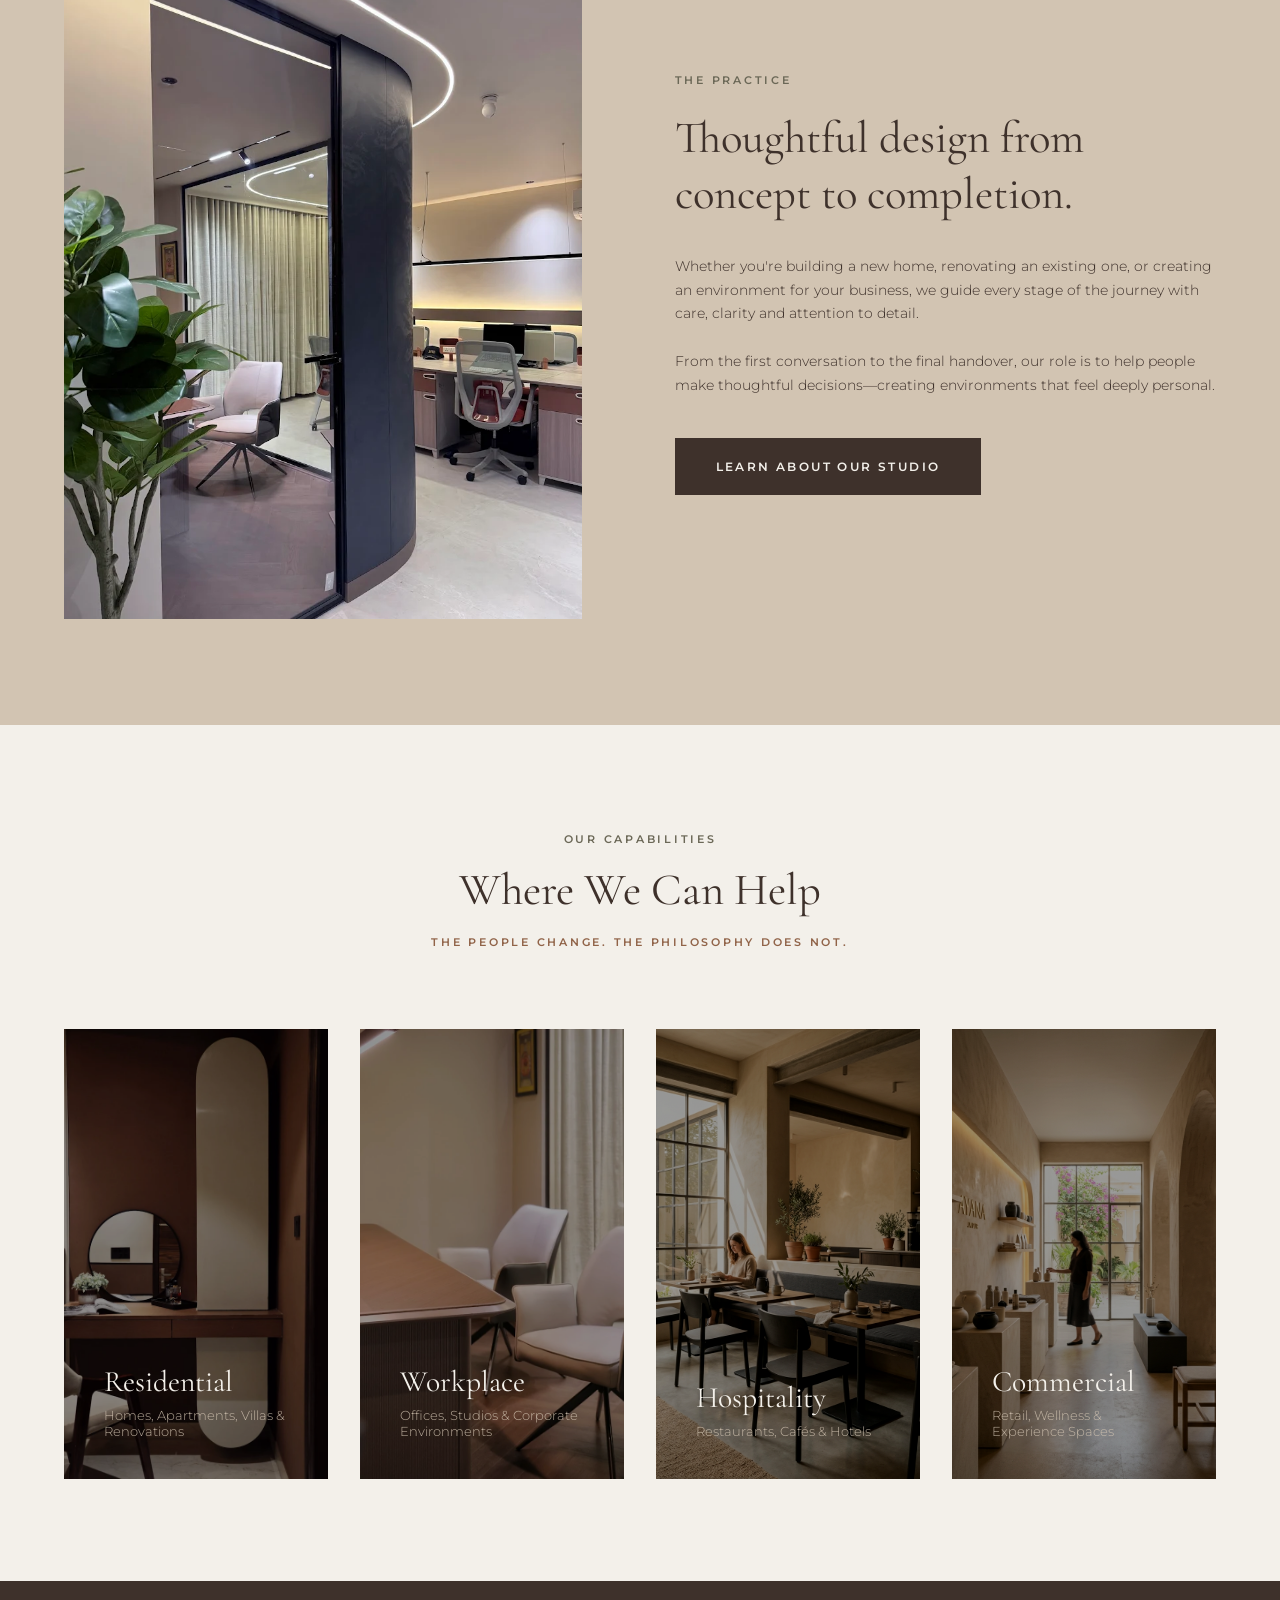
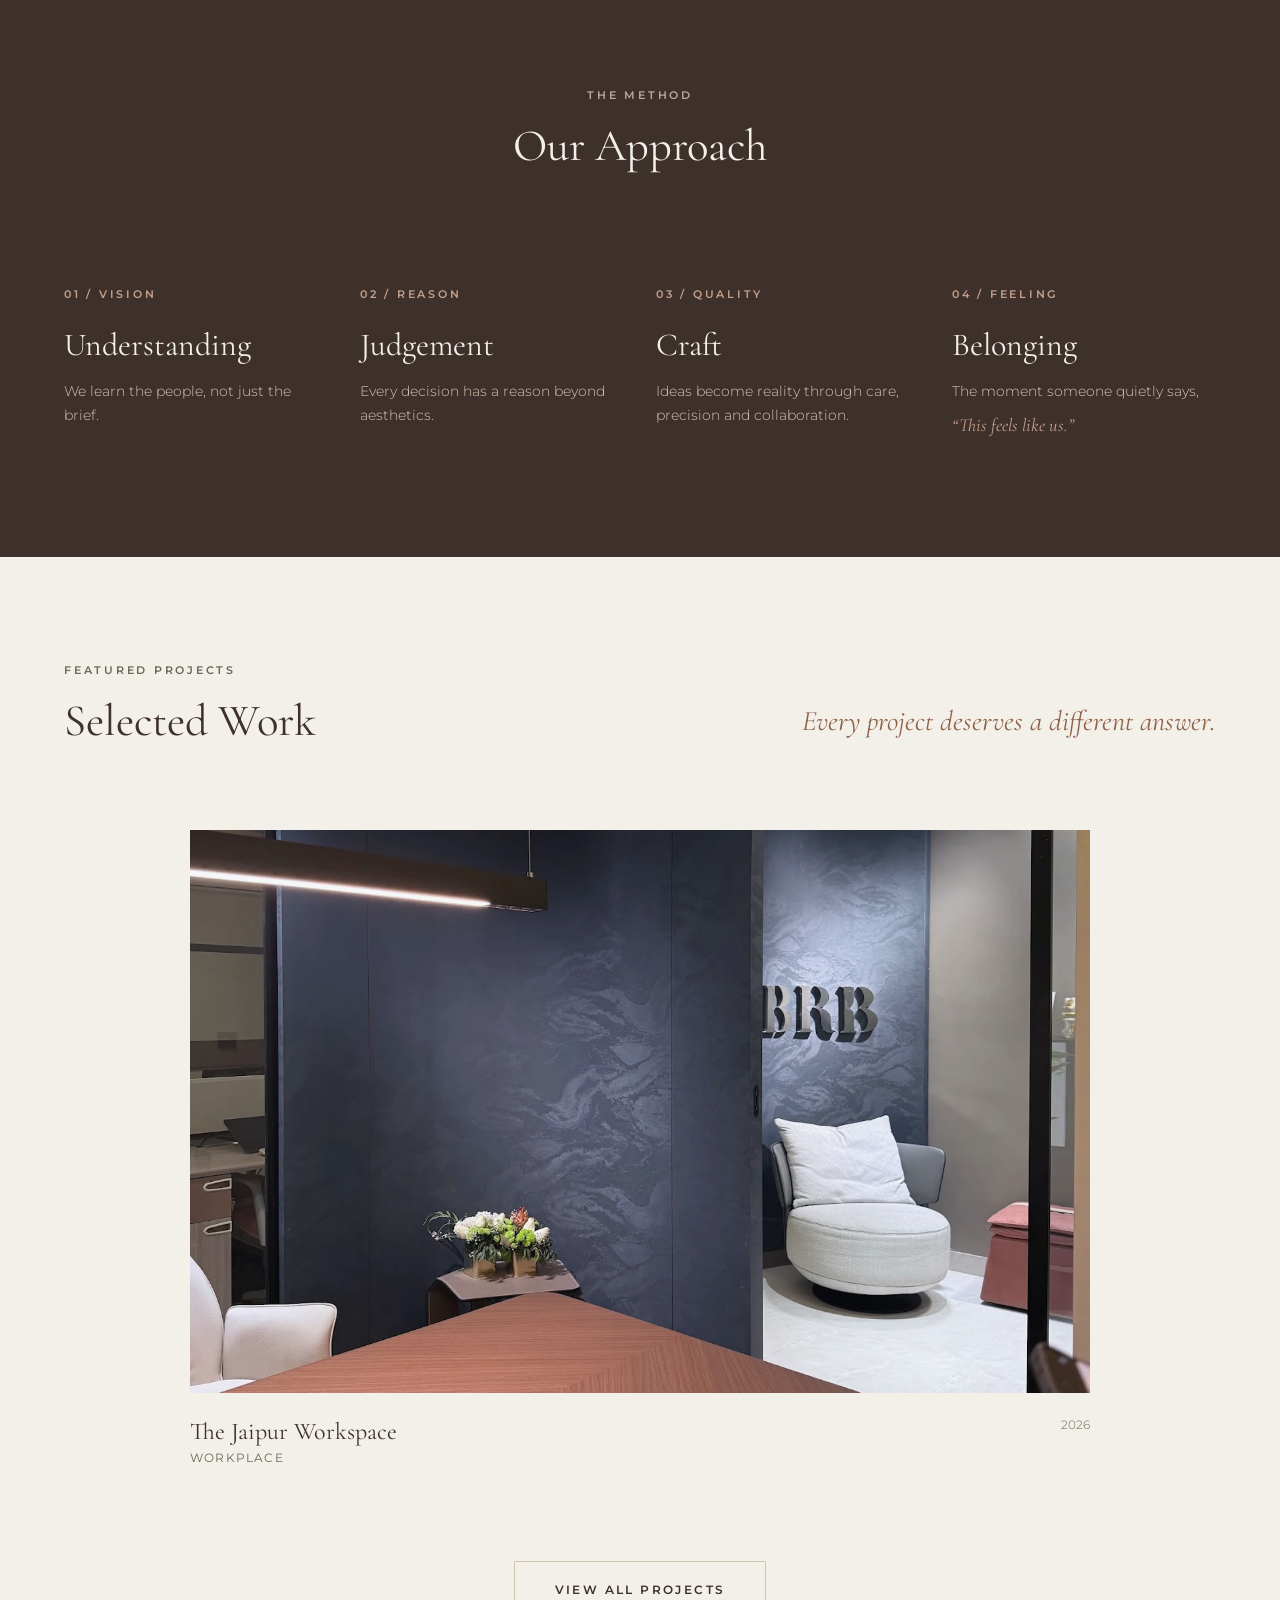
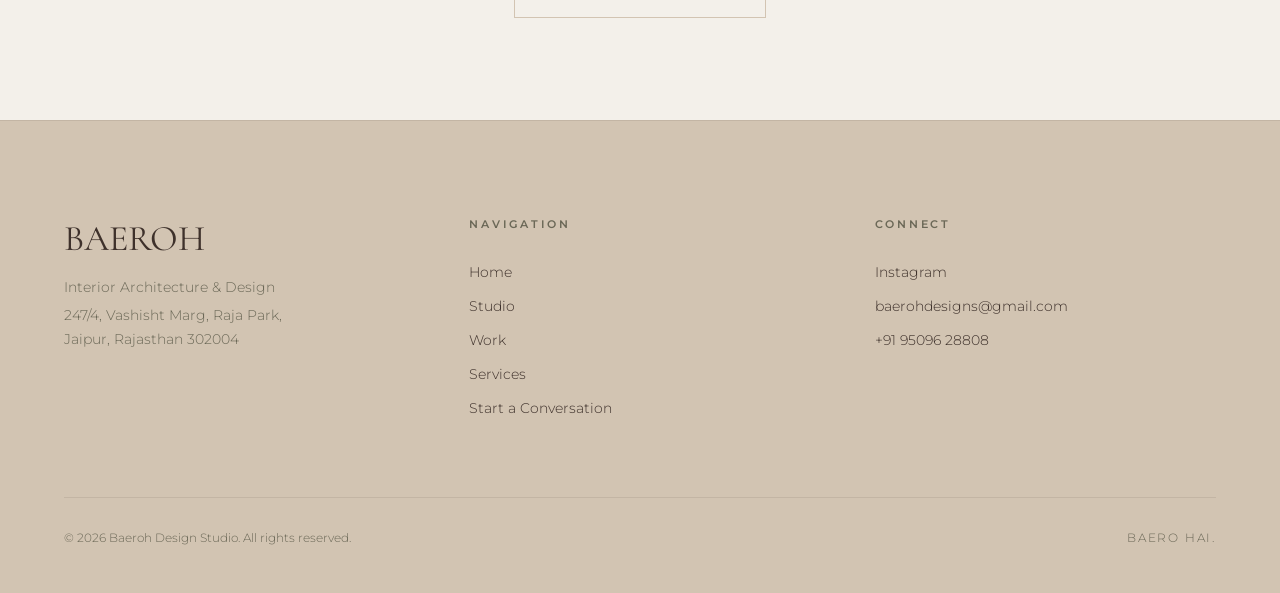
==== commit 626025be: "Fix: Implement website punch list fixes (nav fixes, CTA wording, contact details, image renaming, SE" ====
--- a/index.html
+++ b/index.html
@@ -5,8 +5,28 @@
   <meta name="viewport" content="width=device-width, initial-scale=1.0">
   <title>Baeroh Design Studio | Interior Architecture & Design, Jaipur</title>
   <meta name="description" content="Baeroh is an interior architecture and design studio in Jaipur, crafting residential, workplace, hospitality, and commercial environments based on understanding people.">
+  
+  <!-- Favicon -->
   <link rel="icon" type="image/png" href="assets/logo.png">
+  <link rel="apple-touch-icon" href="assets/logo.png">
   
+  <!-- Canonical URL -->
+  <link rel="canonical" href="https://aryan13a.github.io/baeroh-02/index.html">
+  
+  <!-- Open Graph / Facebook -->
+  <meta property="og:type" content="website">
+  <meta property="og:url" content="https://aryan13a.github.io/baeroh-02/index.html">
+  <meta property="og:title" content="Baeroh Design Studio | Interior Architecture & Design, Jaipur">
+  <meta property="og:description" content="Baeroh is an interior architecture and design studio in Jaipur, crafting residential, workplace, hospitality, and commercial environments based on understanding people.">
+  <meta property="og:image" content="https://aryan13a.github.io/baeroh-02/assets/jaipur-workspace-desk.webp">
+
+  <!-- Twitter -->
+  <meta property="twitter:card" content="summary_large_image">
+  <meta property="twitter:url" content="https://aryan13a.github.io/baeroh-02/index.html">
+  <meta property="twitter:title" content="Baeroh Design Studio | Interior Architecture & Design, Jaipur">
+  <meta property="twitter:description" content="Baeroh is an interior architecture and design studio in Jaipur, crafting residential, workplace, hospitality, and commercial environments based on understanding people.">
+  <meta property="twitter:image" content="https://aryan13a.github.io/baeroh-02/assets/jaipur-workspace-desk.webp">
+
   <!-- Google Fonts - Cormorant Garamond (Display) & Montserrat (Body) -->
   <link rel="preconnect" href="https://fonts.googleapis.com">
   <link rel="preconnect" href="https://fonts.gstatic.com" crossorigin>
@@ -23,7 +43,7 @@
         <img src="assets/logo.png" alt="Baeroh Design Studio Logo" class="logo-img">
       </a>
       
-      <nav class="nav-links">
+      <nav class="nav-links" aria-label="Desktop Navigation">
         <a href="index.html" class="nav-link active">Home</a>
         <a href="studio.html" class="nav-link">Studio</a>
         <a href="work.html" class="nav-link">Work</a>
@@ -32,7 +52,7 @@
       </nav>
       
       <!-- Mobile hamburger toggle -->
-      <button class="mobile-nav-toggle" aria-label="Toggle Navigation Menu">
+      <button class="mobile-nav-toggle" aria-label="Toggle Navigation Menu" aria-expanded="false" aria-controls="mobile-nav">
         <span class="burger-line"></span>
         <span class="burger-line"></span>
         <span class="burger-line"></span>
@@ -41,18 +61,18 @@
   </header>
 
   <!-- Mobile Overlay Menu -->
-  <div class="mobile-nav-menu">
+  <nav class="mobile-nav-menu" id="mobile-nav" aria-label="Mobile Navigation" aria-hidden="true">
     <a href="index.html" class="mobile-nav-item">Home</a>
     <a href="studio.html" class="mobile-nav-item">Studio</a>
     <a href="work.html" class="mobile-nav-item">Work</a>
     <a href="services.html" class="mobile-nav-item">Services</a>
-    <a href="begin.html" class="mobile-nav-item" style="color: var(--color-cinnamon);">Begin a Conversation</a>
-  </div>
+    <a href="begin.html" class="mobile-nav-item" style="color: var(--color-cinnamon);">Start a Conversation</a>
+  </nav>
 
   <!-- Hero Section -->
   <section class="hero full-bleed">
     <div class="hero-bg">
-      <img src="assets/unnamed.webp" alt="Earthy minimalist workspace interior design by Baeroh">
+      <img src="assets/jaipur-workspace-desk.webp" alt="Earthy minimalist workspace interior design by Baeroh Design Studio">
     </div>
     <div class="hero-overlay"></div>
     <div class="hero-content">
@@ -61,7 +81,7 @@
       <p class="lead-text light hero-lead">Every meaningful environment begins with understanding people.</p>
       <div class="hero-actions">
         <a href="work.html" class="btn btn-primary on-dark">Explore Our Work</a>
-        <a href="begin.html" class="btn btn-secondary on-dark">Begin</a>
+        <a href="begin.html" class="btn btn-secondary on-dark">Start a Conversation</a>
       </div>
     </div>
   </section>
@@ -89,7 +109,7 @@
     <div class="container">
       <div class="editorial-row">
         <div class="editorial-img-col">
-          <img src="assets/unnamed (2).webp" alt="Minimalist detail of custom furniture styling by Baeroh Design Studio">
+          <img src="assets/jaipur-workspace-meeting-pod.webp" alt="Minimalist curved meeting pod detail by Baeroh Design Studio">
         </div>
         <div class="editorial-text-col">
           <span class="caption-label" style="margin-bottom: 1.5rem;">The Practice</span>
@@ -121,7 +141,7 @@
         <!-- Residential -->
         <div class="category-card">
           <div class="category-bg">
-            <img src="assets/unnamed (3).webp" alt="Residential dressing table nook detail by Baeroh">
+            <img src="assets/jaipur-workspace-dressing-nook.webp" alt="Residential dressing table nook detail by Baeroh Design Studio">
           </div>
           <div class="category-content">
             <h3 class="category-title">Residential</h3>
@@ -132,7 +152,7 @@
         <!-- Workplace -->
         <div class="category-card">
           <div class="category-bg">
-            <img src="assets/unnamed (1).webp" alt="Minimalist office desk and chairs designed by Baeroh">
+            <img src="assets/jaipur-workspace-brb-room.webp" alt="Minimalist office focus meeting space designed by Baeroh Design Studio">
           </div>
           <div class="category-content">
             <h3 class="category-title">Workplace</h3>
@@ -143,7 +163,7 @@
         <!-- Hospitality -->
         <div class="category-card">
           <div class="category-bg">
-            <img src="assets/unnamed.webp" alt="Hospitality restaurant design with earthy aesthetics by Baeroh">
+            <img src="assets/hospitality-cafe-interior.jpg" alt="Minimalist cafe interior design with sand plaster walls and dark charcoal wood furniture by Baeroh Design Studio">
           </div>
           <div class="category-content">
             <h3 class="category-title">Hospitality</h3>
@@ -154,7 +174,7 @@
         <!-- Commercial -->
         <div class="category-card">
           <div class="category-bg">
-            <img src="assets/unnamed (4).webp" alt="Commercial experience wellness space by Baeroh">
+            <img src="assets/commercial-wellness-interior.jpg" alt="Minimalist wellness showroom interior design with stone pedestals and pottery by Baeroh Design Studio">
           </div>
           <div class="category-content">
             <h3 class="category-title">Commercial</h3>
@@ -165,7 +185,7 @@
     </div>
   </section>
 
-  <!-- Section: Our Approach (Dark section for high-contrast impact) -->
+  <!-- Section: Our Approach -->
   <section class="section-dark reveal">
     <div class="container">
       <div style="text-align: center; margin-bottom: 6rem;">
@@ -220,12 +240,11 @@
         </div>
       </div>
       
-      <!-- Staggered Layout for Premium Norm Architect Feeling -->
-      <div class="work-grid">
-        <!-- Project 1 -->
+      <!-- Combined Single Featured Project Card -->
+      <div class="work-grid" style="grid-template-columns: 1fr; max-width: 900px; margin: 0 auto;">
         <a href="work.html" class="work-card">
-          <div class="work-img-wrapper">
-            <img src="assets/unnamed (4).webp" alt="The Jaipur Workspace open desk view by Baeroh">
+          <div class="work-img-wrapper" style="aspect-ratio: 16 / 10;">
+            <img src="assets/jaipur-workspace-open-desks.webp" alt="The Jaipur Workspace collaborative open desk setup by Baeroh Design Studio">
           </div>
           <div class="work-info">
             <div class="work-meta">
@@ -235,20 +254,6 @@
             <span class="work-year">2026</span>
           </div>
         </a>
-        
-        <!-- Project 2 -->
-        <a href="work.html" class="work-card" style="margin-top: 4rem;">
-          <div class="work-img-wrapper">
-            <img src="assets/unnamed (5).webp" alt="Custom wooden storage cabinets detail by Baeroh">
-          </div>
-          <div class="work-info">
-            <div class="work-meta">
-              <h3 class="work-title">Meeting Pod Details</h3>
-              <span class="work-category">Workplace</span>
-            </div>
-            <span class="work-year">2026</span>
-          </div>
-        </a>
       </div>
       
       <div style="text-align: center; margin-top: 6rem;">
@@ -264,7 +269,7 @@
         <div class="footer-brand">
           <h2 class="font-serif">BAEROH</h2>
           <p class="body-copy" style="font-size: 0.875rem;">Interior Architecture & Design</p>
-          <p class="body-copy" style="font-size: 0.875rem; margin-top: 0.25rem;">Jaipur, Rajasthan</p>
+          <p class="body-copy" style="font-size: 0.875rem; margin-top: 0.25rem;">247/4, Vashisht Marg, Raja Park,<br>Jaipur, Rajasthan 302004</p>
         </div>
         
         <div class="footer-links">
@@ -273,14 +278,14 @@
           <a href="studio.html" class="footer-link">Studio</a>
           <a href="work.html" class="footer-link">Work</a>
           <a href="services.html" class="footer-link">Services</a>
-          <a href="begin.html" class="footer-link">Begin</a>
+          <a href="begin.html" class="footer-link">Start a Conversation</a>
         </div>
         
         <div class="footer-contact">
           <span class="caption-label footer-links-title">Connect</span>
-          <a href="https://instagram.com" target="_blank" rel="noopener" class="footer-link">Instagram</a>
-          <a href="mailto:hello@baeroh.com" class="footer-link">hello@baeroh.com</a>
-          <a href="tel:+919876543210" class="footer-link">+91 98765 43210</a>
+          <a href="https://www.instagram.com/baerohdesigns/" target="_blank" rel="noopener" class="footer-link">Instagram</a>
+          <a href="mailto:baerohdesigns@gmail.com" class="footer-link">baerohdesigns@gmail.com</a>
+          <a href="tel:+919509628808" class="footer-link">+91 95096 28808</a>
         </div>
       </div>
       
--- a/style.css
+++ b/style.css
@@ -1059,11 +1059,13 @@
   align-items: center;
   gap: 2.5rem;
   transform: translateY(-100%);
-  transition: transform var(--transition-slow);
+  transition: transform var(--transition-slow), visibility var(--transition-slow);
+  visibility: hidden; /* Hide from screen readers and prevent tab focus when closed */
 }
 
 .mobile-nav-menu.open {
   transform: translateY(0);
+  visibility: visible;
 }
 
 .mobile-nav-item {
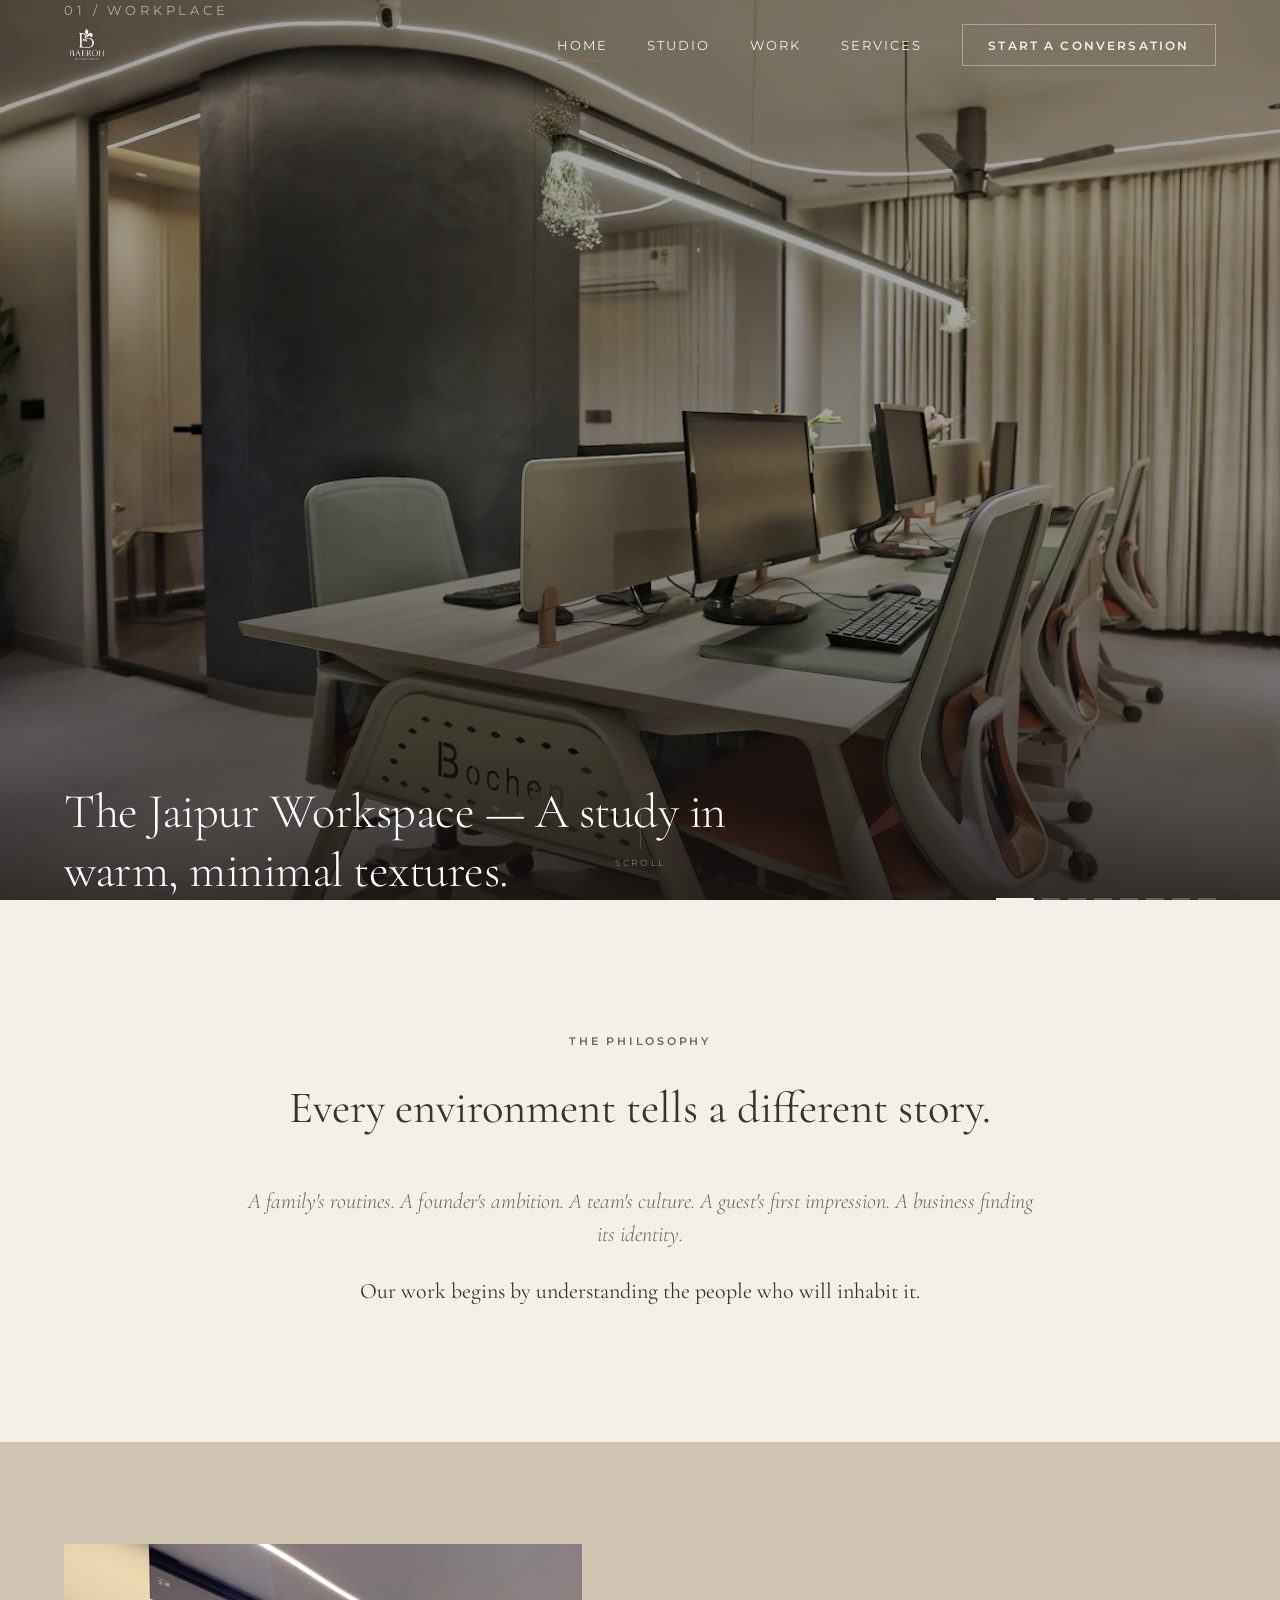
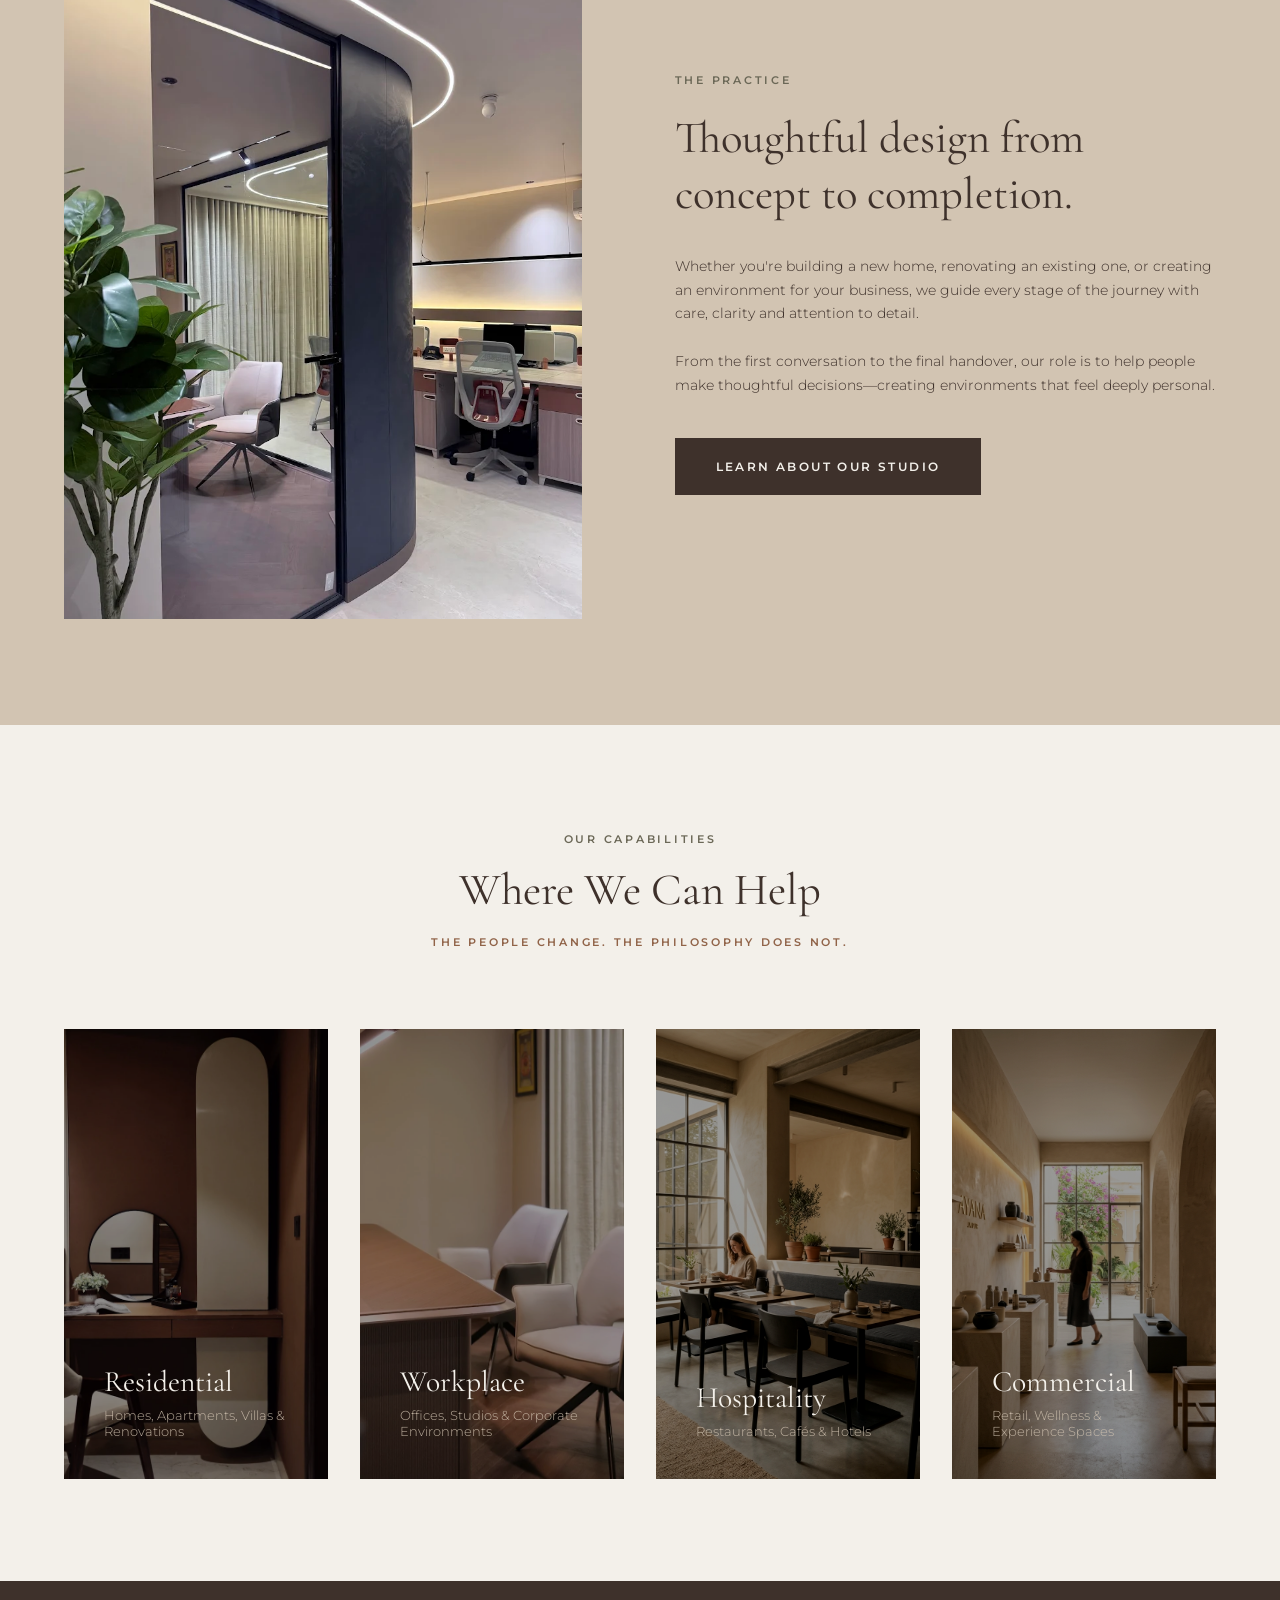
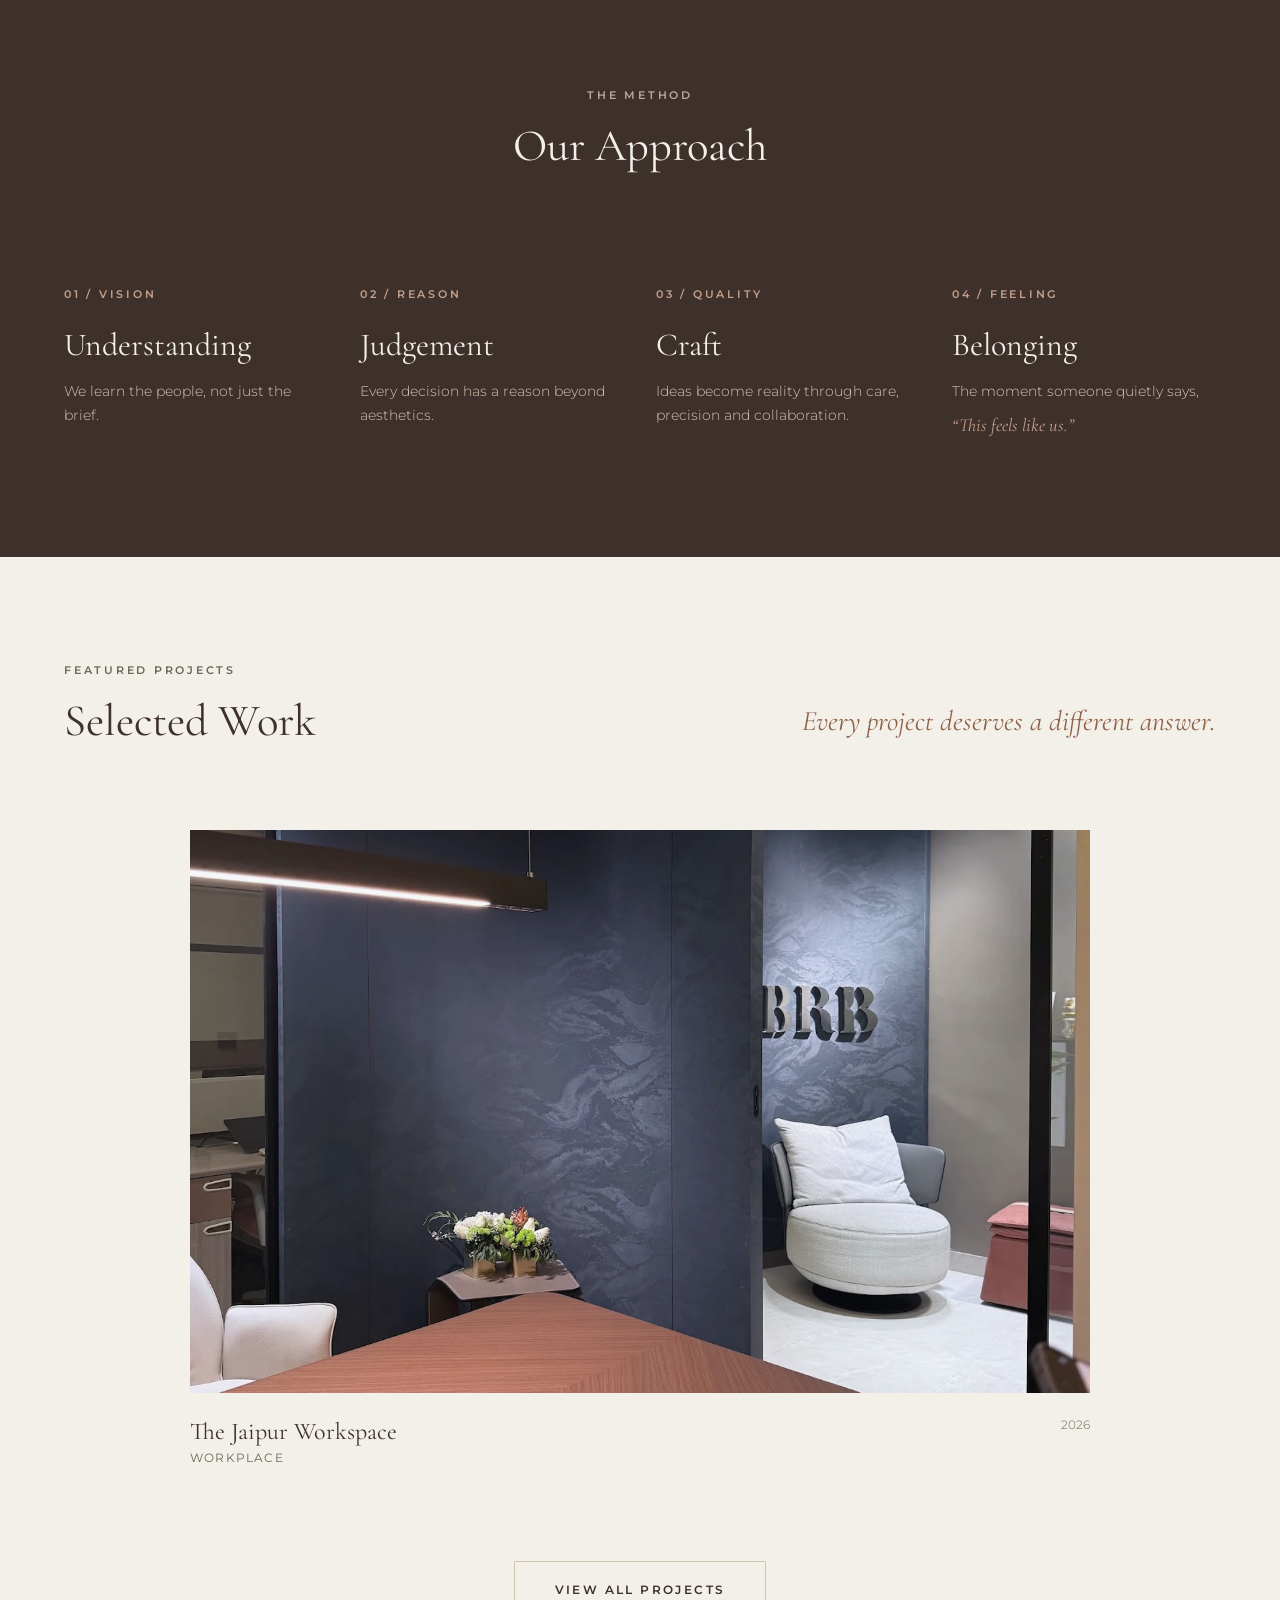
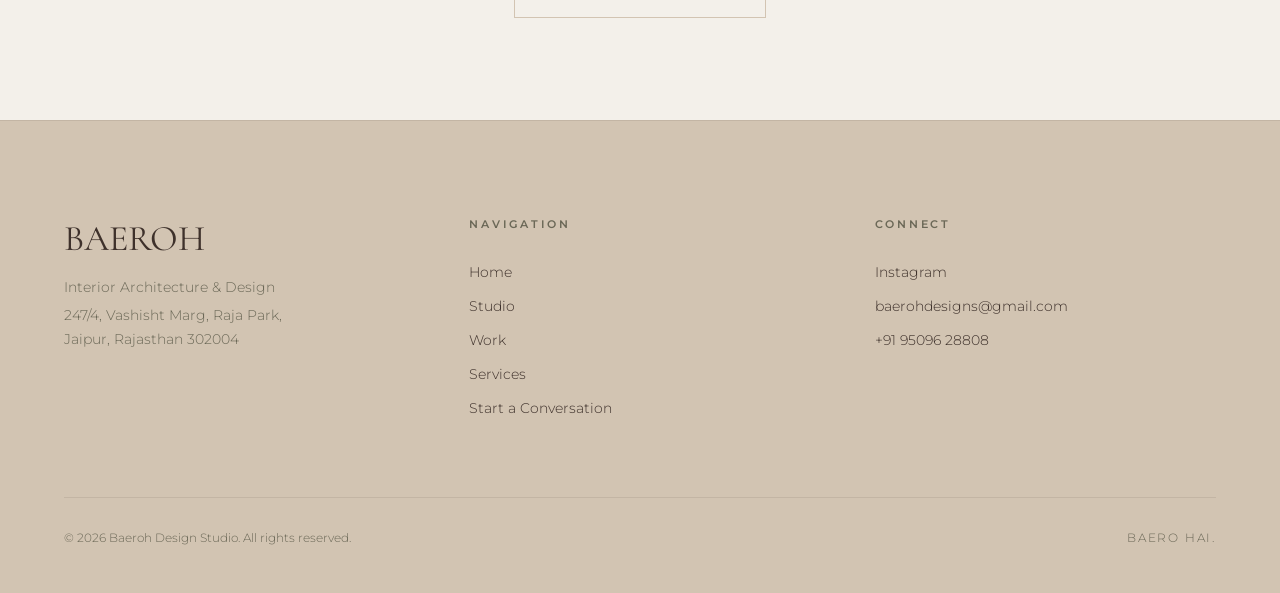
==== commit 2310afb0: "feat: implement minimal, editorial-style full-screen slideshow hero section" ====
--- a/index.html
+++ b/index.html
@@ -70,18 +70,70 @@
   </nav>
 
   <!-- Hero Section -->
-  <section class="hero full-bleed">
-    <div class="hero-bg">
-      <img src="assets/jaipur-workspace-desk.webp" alt="Earthy minimalist workspace interior design by Baeroh Design Studio">
-    </div>
-    <div class="hero-overlay"></div>
-    <div class="hero-content">
-      <span class="caption-label light hero-kicker">Interior Architecture & Design</span>
-      <h1 class="hero-title light">We design environments for the people who inhabit them.</h1>
-      <p class="lead-text light hero-lead">Every meaningful environment begins with understanding people.</p>
-      <div class="hero-actions">
-        <a href="work.html" class="btn btn-primary on-dark">Explore Our Work</a>
-        <a href="begin.html" class="btn btn-secondary on-dark">Start a Conversation</a>
+  <section class="hero full-bleed" id="hero-slideshow">
+    <!-- Slides background stack (all preloaded by the browser via HTML) -->
+    <div class="hero-slides">
+      <div class="hero-slide active" data-index="0">
+        <img src="assets/jaipur-workspace-desk.webp" alt="The Jaipur Workspace collaborative desk design by Baeroh Design Studio">
+      </div>
+      <div class="hero-slide" data-index="1">
+        <img src="assets/hospitality-cafe-interior.jpg" alt="Minimalist hospitality cafe interior design with clay plaster walls and dark timber furniture by Baeroh Design Studio">
+      </div>
+      <div class="hero-slide" data-index="2">
+        <img src="assets/jaipur-workspace-dressing-nook.webp" alt="Residential plaster dressing nook detail by Baeroh Design Studio">
+      </div>
+      <div class="hero-slide" data-index="3">
+        <img src="assets/commercial-wellness-interior.jpg" alt="Commercial wellness showroom with monolithic stone pedestals by Baeroh Design Studio">
+      </div>
+      <div class="hero-slide" data-index="4">
+        <img src="assets/moodboard-material-flatlay.jpg" alt="Tactile flatlay of design materials: sandstone, oak, neutral fabrics and plaster by Baeroh Design Studio">
+      </div>
+      <div class="hero-slide" data-index="5">
+        <img src="assets/jaipur-workspace-brb-room.webp" alt="Minimalist office focus meeting space designed by Baeroh Design Studio">
+      </div>
+      <div class="hero-slide" data-index="6">
+        <img src="assets/moodboard-sandstone-pillars.jpg" alt="Detailed view of sandstone pillars highlighting raw, natural architectural textures by Baeroh Design Studio">
+      </div>
+      <div class="hero-slide" data-index="7">
+        <img src="assets/jaipur-workspace-open-desks.webp" alt="Open work space configuration with warm timber materials by Baeroh Design Studio">
+      </div>
+    </div>
+
+    <!-- Subtle bottom gradient overlay for text readability -->
+    <div class="hero-gradient-overlay"></div>
+
+    <!-- Content overlay container aligned to the site layout -->
+    <div class="hero-overlay-content">
+      <div class="container hero-container">
+        <!-- Top Left Tagline (updates dynamically) -->
+        <div class="hero-tagline-wrapper">
+          <span class="hero-tagline" id="hero-tagline">01 / Workplace</span>
+        </div>
+
+        <!-- Bottom Left Headline (updates dynamically) -->
+        <div class="hero-headline-wrapper">
+          <h1 class="hero-headline" id="hero-headline">The Jaipur Workspace — A study in warm, minimal textures.</h1>
+        </div>
+
+        <!-- Bottom Right dash-style indicators -->
+        <div class="hero-navigation">
+          <div class="hero-dashes" id="hero-dashes">
+            <span class="hero-dash active" data-slide="0" aria-label="Go to slide 1"></span>
+            <span class="hero-dash" data-slide="1" aria-label="Go to slide 2"></span>
+            <span class="hero-dash" data-slide="2" aria-label="Go to slide 3"></span>
+            <span class="hero-dash" data-slide="3" aria-label="Go to slide 4"></span>
+            <span class="hero-dash" data-slide="4" aria-label="Go to slide 5"></span>
+            <span class="hero-dash" data-slide="5" aria-label="Go to slide 6"></span>
+            <span class="hero-dash" data-slide="6" aria-label="Go to slide 7"></span>
+            <span class="hero-dash" data-slide="7" aria-label="Go to slide 8"></span>
+          </div>
+        </div>
+
+        <!-- Center bottom scroll-down indicator -->
+        <div class="hero-scroll-down">
+          <span class="scroll-line"></span>
+          <span class="scroll-text">Scroll</span>
+        </div>
       </div>
     </div>
   </section>
--- a/style.css
+++ b/style.css
@@ -84,7 +84,7 @@
 h1.hero-title {
   font-family: var(--font-display);
   font-weight: 300;
-  font-size: clamp(2.5rem, 5vw, 5.25rem); /* 40px to 84px */
+  font-size: clamp(1.75rem, 8vw, 5.25rem); /* 28px to 84px */
   line-height: 1.1;
   color: var(--color-charcoal);
   letter-spacing: -0.01em;
@@ -570,6 +570,259 @@
 }
 
 /* -----------------------------------------
+   6b. SLIDESHOW HERO ADDITIONS (Homepage)
+----------------------------------------- */
+#hero-slideshow {
+  height: 100vh;
+  position: relative;
+  overflow: hidden;
+  background-color: var(--color-charcoal);
+  display: block; /* Override flex layout of general hero */
+}
+
+@media (max-width: 768px) {
+  #hero-slideshow {
+    height: 90vh; /* 90vh on mobile */
+  }
+}
+
+.hero-slides {
+  position: absolute;
+  top: 0;
+  left: 0;
+  width: 100%;
+  height: 100%;
+  z-index: 1;
+}
+
+.hero-slide {
+  position: absolute;
+  top: 0;
+  left: 0;
+  width: 100%;
+  height: 100%;
+  opacity: 0;
+  z-index: 1;
+  transition: opacity 1.5s cubic-bezier(0.445, 0.05, 0.55, 0.95); /* Slow smooth opacity crossfade */
+  pointer-events: none;
+}
+
+.hero-slide.active {
+  opacity: 1;
+  z-index: 2;
+  pointer-events: auto;
+}
+
+.hero-slide img {
+  width: 100%;
+  height: 100%;
+  object-fit: cover;
+  object-position: 50% 40%; /* Slightly top-weighted for architecture shots */
+  filter: brightness(0.65) contrast(1.02) saturate(0.95); /* Editorial warm grade filter */
+  transform: scale(1.06);
+  transition: transform 6s cubic-bezier(0.16, 1, 0.3, 1);
+}
+
+.hero-slide.active img {
+  transform: scale(1);
+}
+
+.hero-gradient-overlay {
+  position: absolute;
+  bottom: 0;
+  left: 0;
+  width: 100%;
+  height: 45%; /* subtle gradient overlay covers bottom 45% */
+  background: linear-gradient(to top, rgba(20, 16, 14, 0.75) 0%, rgba(20, 16, 14, 0.4) 40%, rgba(20, 16, 14, 0) 100%);
+  z-index: 3;
+  pointer-events: none;
+}
+
+.hero-overlay-content {
+  position: absolute;
+  top: 0;
+  left: 0;
+  width: 100%;
+  height: 100%;
+  z-index: 4;
+  pointer-events: none;
+}
+
+.hero-container {
+  height: 100%;
+  display: grid;
+  grid-template-rows: auto 1fr auto;
+  grid-template-columns: 1fr;
+  padding-top: 140px; /* Space below header */
+  padding-bottom: 4.5rem;
+  pointer-events: none;
+}
+
+@media (min-width: 768px) {
+  .hero-container {
+    grid-template-columns: 1.2fr 0.8fr;
+  }
+}
+
+.hero-tagline-wrapper {
+  grid-row: 1;
+  grid-column: 1;
+  pointer-events: auto;
+}
+
+.hero-tagline {
+  font-family: var(--font-body);
+  font-weight: 400;
+  font-size: clamp(0.7rem, 1vw, 0.8rem);
+  text-transform: uppercase;
+  letter-spacing: 0.3em;
+  color: var(--color-taupe);
+  display: inline-block;
+  transition: opacity 0.5s ease, transform 0.5s ease;
+}
+
+.hero-headline-wrapper {
+  grid-row: 3;
+  grid-column: 1;
+  align-self: end;
+  pointer-events: auto;
+  max-width: 750px;
+}
+
+.hero-headline {
+  font-family: var(--font-display);
+  font-weight: 300;
+  font-size: clamp(1.6rem, 3.8vw, 3.25rem); /* Refined serif layout size */
+  line-height: 1.2;
+  color: #FFFFFF;
+  margin: 0;
+  transition: opacity 0.5s ease, transform 0.5s ease;
+  letter-spacing: -0.01em;
+}
+
+.hero-navigation {
+  grid-row: 3;
+  grid-column: 1;
+  align-self: end;
+  margin-top: 2rem;
+  pointer-events: auto;
+}
+
+@media (min-width: 768px) {
+  .hero-navigation {
+    grid-column: 2;
+    align-self: end;
+    justify-self: end;
+    margin-top: 0;
+  }
+}
+
+.hero-dashes {
+  display: flex;
+  gap: 8px;
+  align-items: center;
+}
+
+.hero-dash {
+  width: 18px;
+  height: 2px;
+  background-color: rgba(243, 240, 246, 0.25);
+  cursor: pointer;
+  transition: background-color 0.4s ease, width 0.4s ease;
+}
+
+.hero-dash:hover {
+  background-color: rgba(243, 240, 246, 0.6);
+}
+
+.hero-dash.active {
+  width: 38px;
+  background-color: var(--color-ivory);
+}
+
+.hero-scroll-down {
+  position: absolute;
+  bottom: 2rem;
+  left: 50%;
+  transform: translateX(-50%);
+  display: flex;
+  flex-direction: column;
+  align-items: center;
+  gap: 8px;
+  pointer-events: auto;
+}
+
+.hero-scroll-down .scroll-line {
+  width: 1px;
+  height: 35px;
+  background-color: rgba(243, 240, 246, 0.2);
+  position: relative;
+  overflow: hidden;
+}
+
+.hero-scroll-down .scroll-line::after {
+  content: '';
+  position: absolute;
+  top: 0;
+  left: 0;
+  width: 100%;
+  height: 100%;
+  background-color: var(--color-ivory);
+  transform: translateY(-100%);
+  animation: scrollDownIndicator 2.2s cubic-bezier(0.16, 1, 0.3, 1) infinite;
+}
+
+.hero-scroll-down .scroll-text {
+  font-family: var(--font-body);
+  font-size: 0.55rem;
+  text-transform: uppercase;
+  letter-spacing: 0.25em;
+  color: rgba(243, 240, 246, 0.4);
+}
+
+/* Translucent/Transparent header adaptations when over hero at top */
+body:has(.hero) header:not(.scrolled),
+body.has-hero header:not(.scrolled) {
+  background-color: transparent;
+  box-shadow: none;
+}
+
+body:has(.hero) header:not(.scrolled) .nav-link,
+body.has-hero header:not(.scrolled) .nav-link {
+  color: var(--color-ivory);
+}
+
+body:has(.hero) header:not(.scrolled) .logo-img,
+body.has-hero header:not(.scrolled) .logo-img {
+  filter: invert(1) brightness(100);
+}
+
+body:has(.hero) header:not(.scrolled) .burger-line,
+body.has-hero header:not(.scrolled) .burger-line {
+  background-color: var(--color-ivory);
+}
+
+body:has(.hero) header:not(.scrolled) .nav-cta,
+body.has-hero header:not(.scrolled) .nav-cta {
+  border-color: rgba(243, 240, 246, 0.4);
+  color: var(--color-ivory);
+}
+
+body:has(.hero) header:not(.scrolled) .nav-cta:hover,
+body.has-hero header:not(.scrolled) .nav-cta:hover {
+  background-color: var(--color-ivory);
+  color: var(--color-charcoal);
+  border-color: var(--color-ivory);
+}
+
+/* Text state classes for synced crossfading */
+.hero-tagline.fade-out,
+.hero-headline.fade-out {
+  opacity: 0;
+  transform: translateY(12px);
+}
+
+/* -----------------------------------------
    7. EDITORIAL & BLOCK LAYOUTS
 ----------------------------------------- */
 /* Editorial Intro Row */
@@ -1147,7 +1400,7 @@
   /* normcph style portfolio structure */
   .work-grid-alternating {
     grid-template-columns: repeat(12, 1fr);
-    gap: 8rem 0;
+    gap: 8rem 3rem;
   }
 
   .work-grid-alternating .work-card {
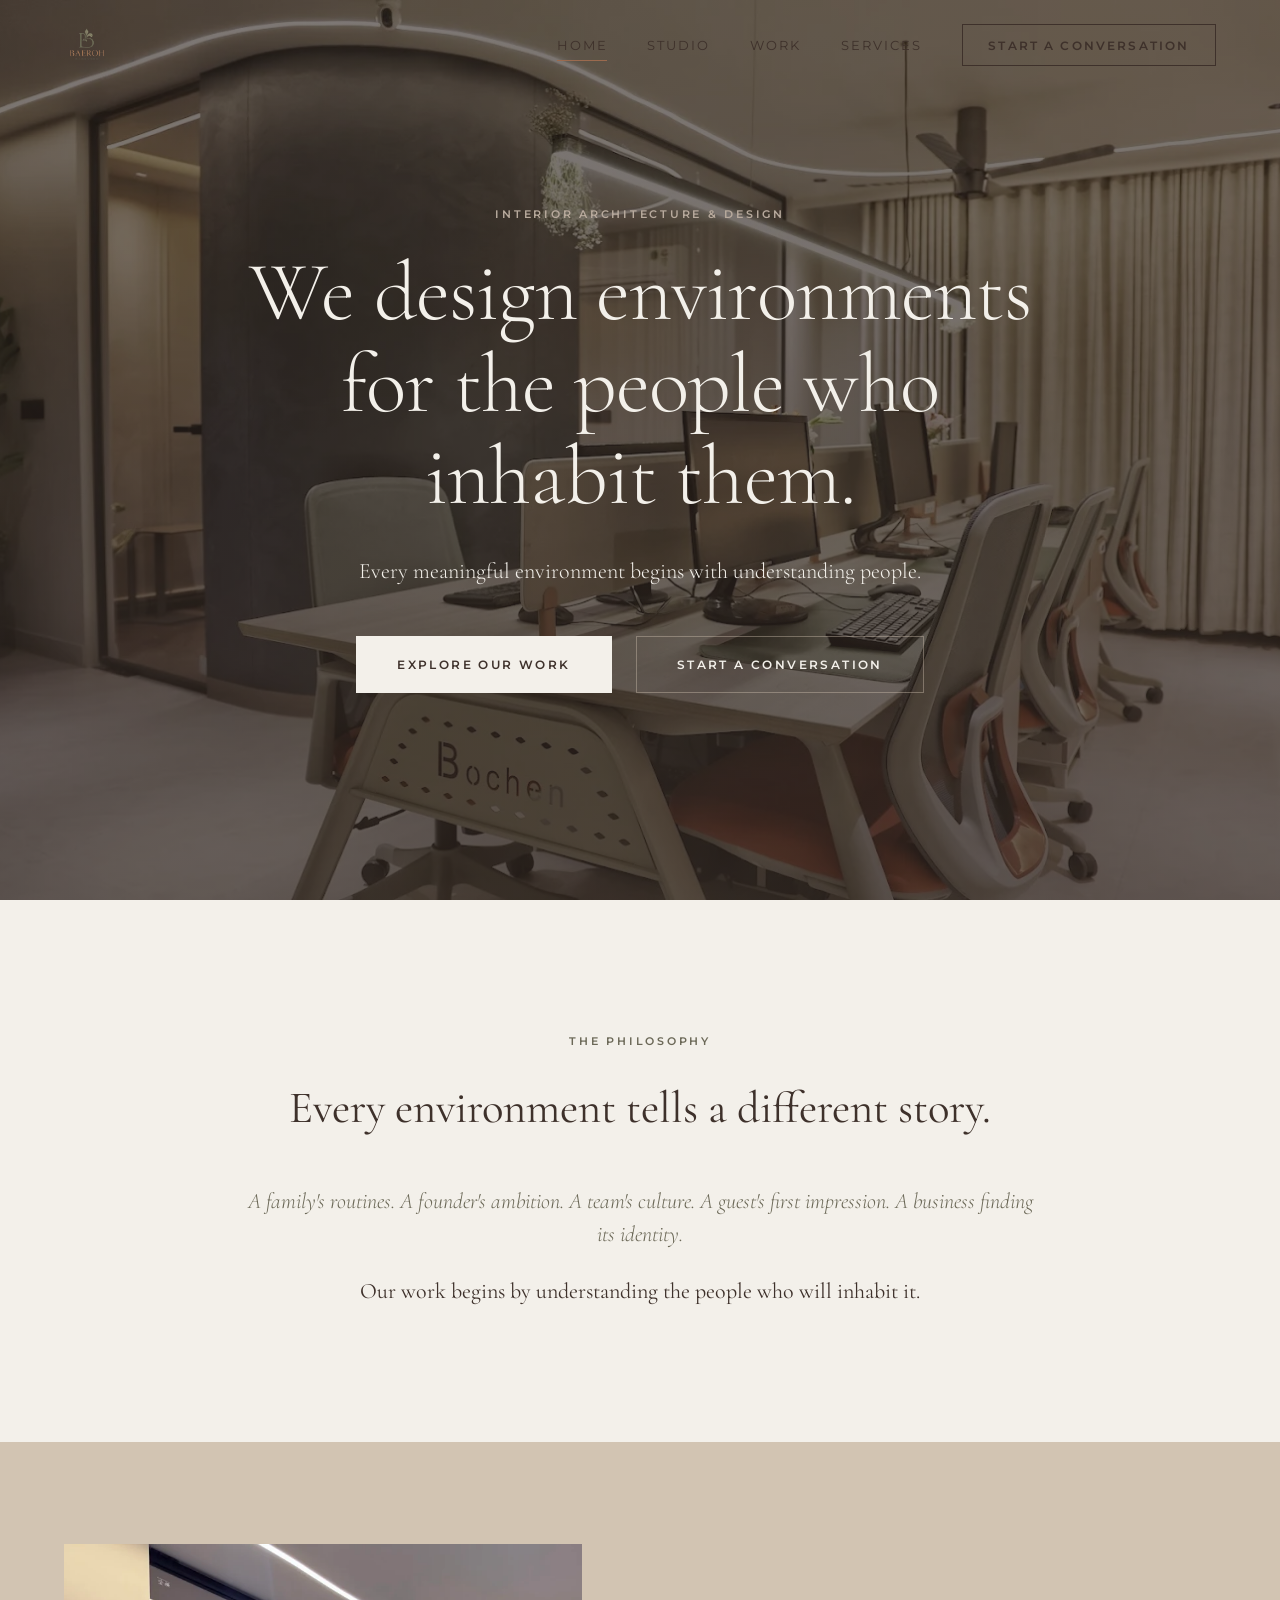
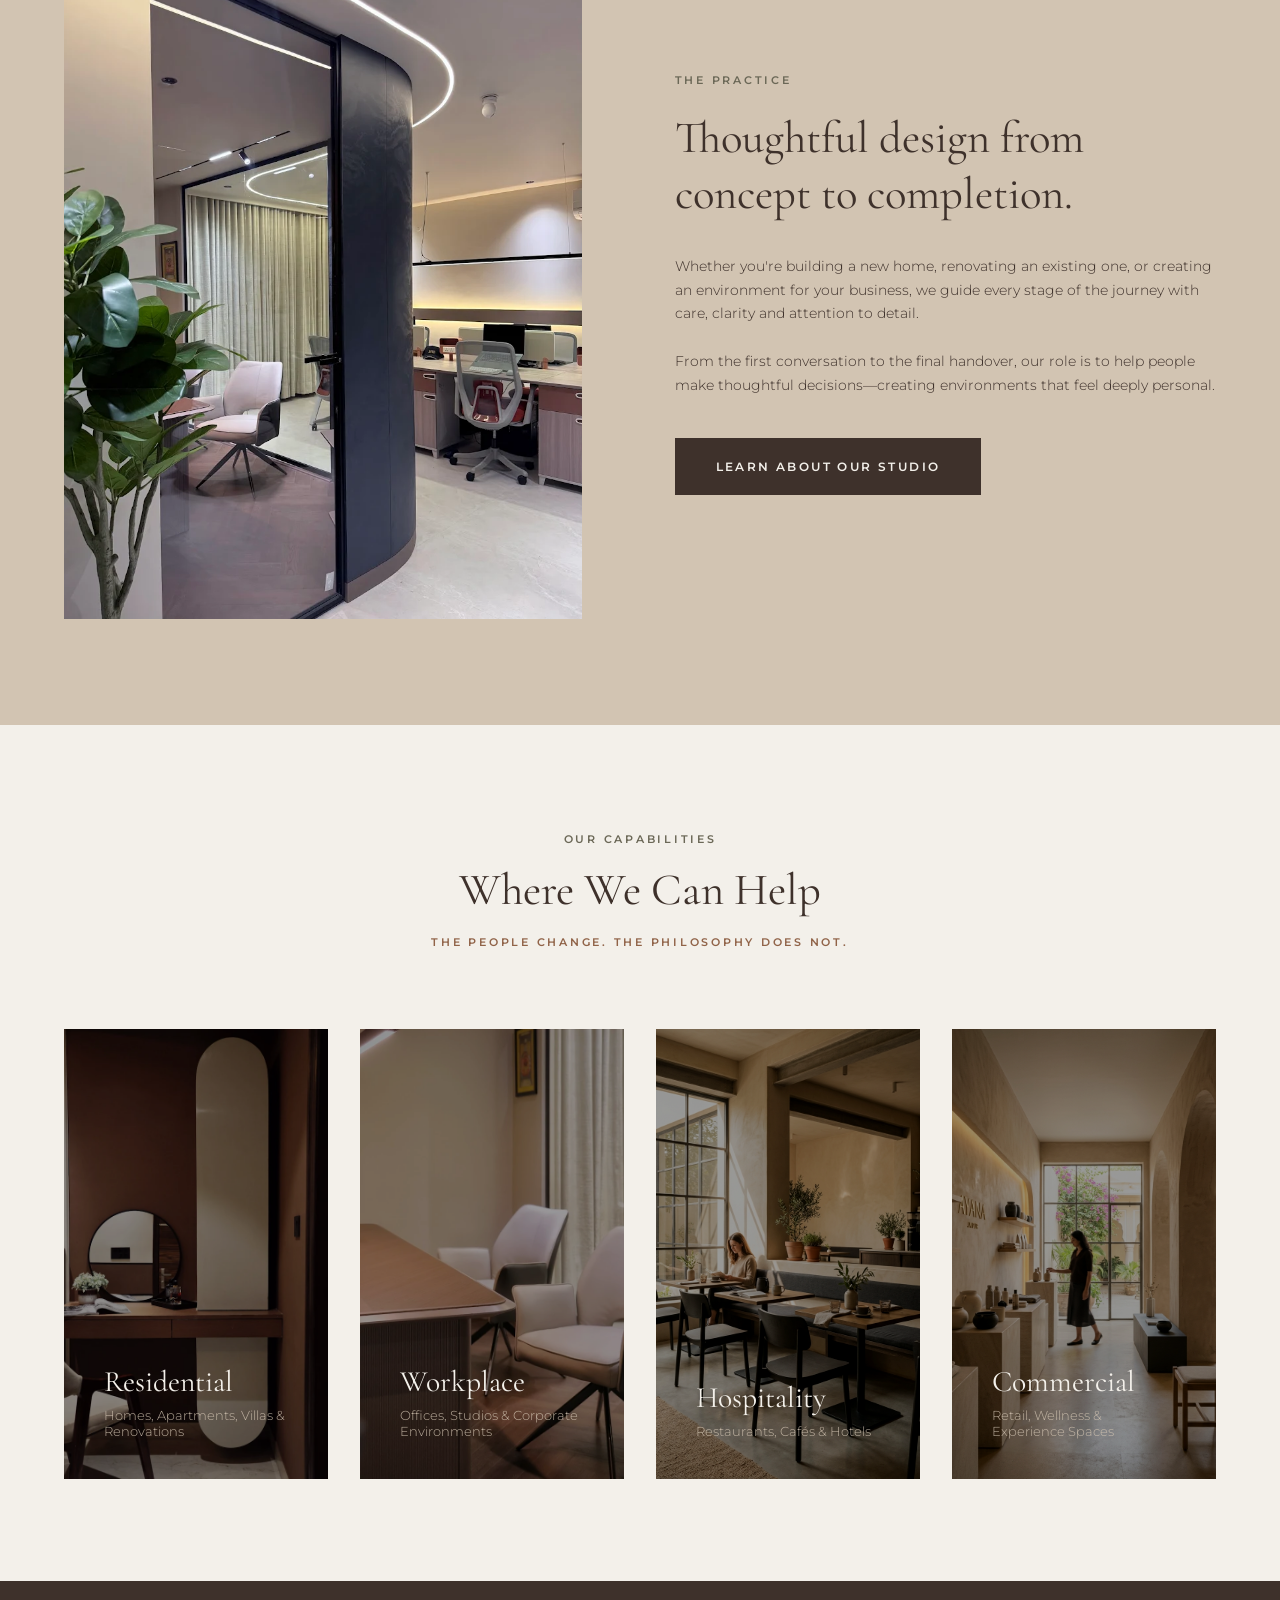
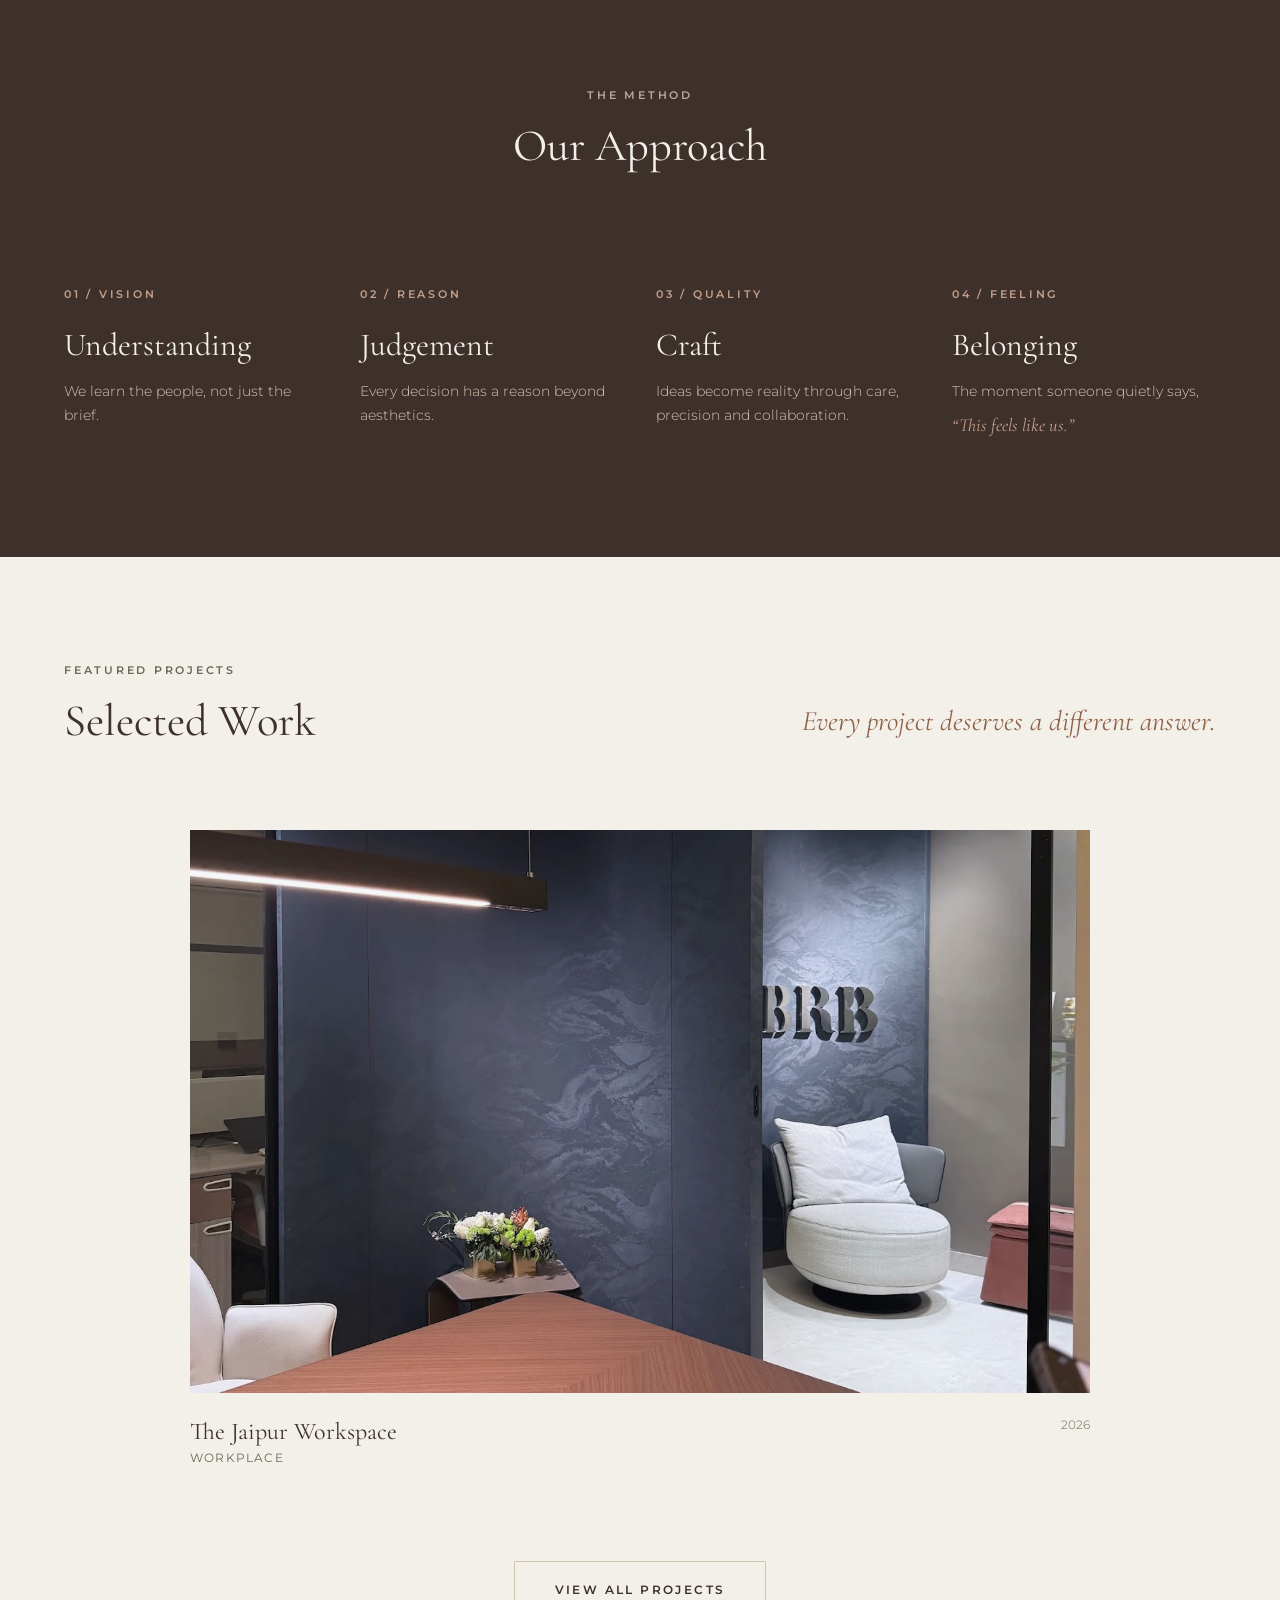
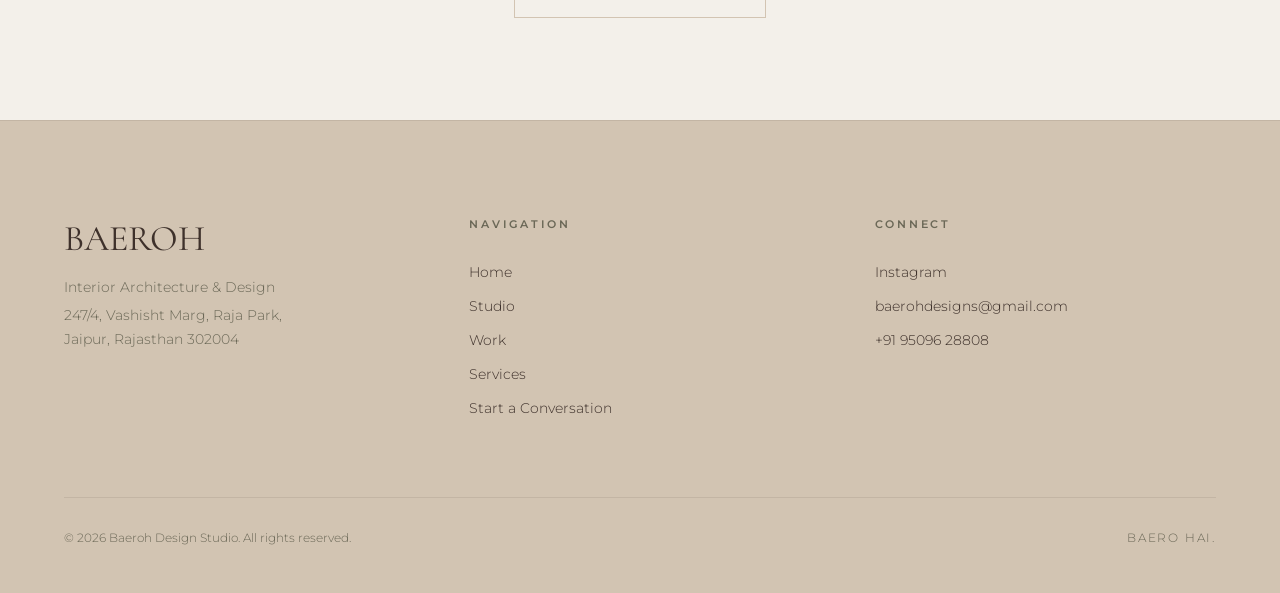
==== commit bf9db4d3: "Revert "feat: implement minimal, editorial-style full-screen slideshow hero section" This reverts co" ====
--- a/index.html
+++ b/index.html
@@ -70,70 +70,18 @@
   </nav>
 
   <!-- Hero Section -->
-  <section class="hero full-bleed" id="hero-slideshow">
-    <!-- Slides background stack (all preloaded by the browser via HTML) -->
-    <div class="hero-slides">
-      <div class="hero-slide active" data-index="0">
-        <img src="assets/jaipur-workspace-desk.webp" alt="The Jaipur Workspace collaborative desk design by Baeroh Design Studio">
-      </div>
-      <div class="hero-slide" data-index="1">
-        <img src="assets/hospitality-cafe-interior.jpg" alt="Minimalist hospitality cafe interior design with clay plaster walls and dark timber furniture by Baeroh Design Studio">
-      </div>
-      <div class="hero-slide" data-index="2">
-        <img src="assets/jaipur-workspace-dressing-nook.webp" alt="Residential plaster dressing nook detail by Baeroh Design Studio">
-      </div>
-      <div class="hero-slide" data-index="3">
-        <img src="assets/commercial-wellness-interior.jpg" alt="Commercial wellness showroom with monolithic stone pedestals by Baeroh Design Studio">
-      </div>
-      <div class="hero-slide" data-index="4">
-        <img src="assets/moodboard-material-flatlay.jpg" alt="Tactile flatlay of design materials: sandstone, oak, neutral fabrics and plaster by Baeroh Design Studio">
-      </div>
-      <div class="hero-slide" data-index="5">
-        <img src="assets/jaipur-workspace-brb-room.webp" alt="Minimalist office focus meeting space designed by Baeroh Design Studio">
-      </div>
-      <div class="hero-slide" data-index="6">
-        <img src="assets/moodboard-sandstone-pillars.jpg" alt="Detailed view of sandstone pillars highlighting raw, natural architectural textures by Baeroh Design Studio">
-      </div>
-      <div class="hero-slide" data-index="7">
-        <img src="assets/jaipur-workspace-open-desks.webp" alt="Open work space configuration with warm timber materials by Baeroh Design Studio">
-      </div>
-    </div>
-
-    <!-- Subtle bottom gradient overlay for text readability -->
-    <div class="hero-gradient-overlay"></div>
-
-    <!-- Content overlay container aligned to the site layout -->
-    <div class="hero-overlay-content">
-      <div class="container hero-container">
-        <!-- Top Left Tagline (updates dynamically) -->
-        <div class="hero-tagline-wrapper">
-          <span class="hero-tagline" id="hero-tagline">01 / Workplace</span>
-        </div>
-
-        <!-- Bottom Left Headline (updates dynamically) -->
-        <div class="hero-headline-wrapper">
-          <h1 class="hero-headline" id="hero-headline">The Jaipur Workspace — A study in warm, minimal textures.</h1>
-        </div>
-
-        <!-- Bottom Right dash-style indicators -->
-        <div class="hero-navigation">
-          <div class="hero-dashes" id="hero-dashes">
-            <span class="hero-dash active" data-slide="0" aria-label="Go to slide 1"></span>
-            <span class="hero-dash" data-slide="1" aria-label="Go to slide 2"></span>
-            <span class="hero-dash" data-slide="2" aria-label="Go to slide 3"></span>
-            <span class="hero-dash" data-slide="3" aria-label="Go to slide 4"></span>
-            <span class="hero-dash" data-slide="4" aria-label="Go to slide 5"></span>
-            <span class="hero-dash" data-slide="5" aria-label="Go to slide 6"></span>
-            <span class="hero-dash" data-slide="6" aria-label="Go to slide 7"></span>
-            <span class="hero-dash" data-slide="7" aria-label="Go to slide 8"></span>
-          </div>
-        </div>
-
-        <!-- Center bottom scroll-down indicator -->
-        <div class="hero-scroll-down">
-          <span class="scroll-line"></span>
-          <span class="scroll-text">Scroll</span>
-        </div>
+  <section class="hero full-bleed">
+    <div class="hero-bg">
+      <img src="assets/jaipur-workspace-desk.webp" alt="Earthy minimalist workspace interior design by Baeroh Design Studio">
+    </div>
+    <div class="hero-overlay"></div>
+    <div class="hero-content">
+      <span class="caption-label light hero-kicker">Interior Architecture & Design</span>
+      <h1 class="hero-title light">We design environments for the people who inhabit them.</h1>
+      <p class="lead-text light hero-lead">Every meaningful environment begins with understanding people.</p>
+      <div class="hero-actions">
+        <a href="work.html" class="btn btn-primary on-dark">Explore Our Work</a>
+        <a href="begin.html" class="btn btn-secondary on-dark">Start a Conversation</a>
       </div>
     </div>
   </section>
--- a/style.css
+++ b/style.css
@@ -570,259 +570,6 @@
 }
 
 /* -----------------------------------------
-   6b. SLIDESHOW HERO ADDITIONS (Homepage)
------------------------------------------ */
-#hero-slideshow {
-  height: 100vh;
-  position: relative;
-  overflow: hidden;
-  background-color: var(--color-charcoal);
-  display: block; /* Override flex layout of general hero */
-}
-
-@media (max-width: 768px) {
-  #hero-slideshow {
-    height: 90vh; /* 90vh on mobile */
-  }
-}
-
-.hero-slides {
-  position: absolute;
-  top: 0;
-  left: 0;
-  width: 100%;
-  height: 100%;
-  z-index: 1;
-}
-
-.hero-slide {
-  position: absolute;
-  top: 0;
-  left: 0;
-  width: 100%;
-  height: 100%;
-  opacity: 0;
-  z-index: 1;
-  transition: opacity 1.5s cubic-bezier(0.445, 0.05, 0.55, 0.95); /* Slow smooth opacity crossfade */
-  pointer-events: none;
-}
-
-.hero-slide.active {
-  opacity: 1;
-  z-index: 2;
-  pointer-events: auto;
-}
-
-.hero-slide img {
-  width: 100%;
-  height: 100%;
-  object-fit: cover;
-  object-position: 50% 40%; /* Slightly top-weighted for architecture shots */
-  filter: brightness(0.65) contrast(1.02) saturate(0.95); /* Editorial warm grade filter */
-  transform: scale(1.06);
-  transition: transform 6s cubic-bezier(0.16, 1, 0.3, 1);
-}
-
-.hero-slide.active img {
-  transform: scale(1);
-}
-
-.hero-gradient-overlay {
-  position: absolute;
-  bottom: 0;
-  left: 0;
-  width: 100%;
-  height: 45%; /* subtle gradient overlay covers bottom 45% */
-  background: linear-gradient(to top, rgba(20, 16, 14, 0.75) 0%, rgba(20, 16, 14, 0.4) 40%, rgba(20, 16, 14, 0) 100%);
-  z-index: 3;
-  pointer-events: none;
-}
-
-.hero-overlay-content {
-  position: absolute;
-  top: 0;
-  left: 0;
-  width: 100%;
-  height: 100%;
-  z-index: 4;
-  pointer-events: none;
-}
-
-.hero-container {
-  height: 100%;
-  display: grid;
-  grid-template-rows: auto 1fr auto;
-  grid-template-columns: 1fr;
-  padding-top: 140px; /* Space below header */
-  padding-bottom: 4.5rem;
-  pointer-events: none;
-}
-
-@media (min-width: 768px) {
-  .hero-container {
-    grid-template-columns: 1.2fr 0.8fr;
-  }
-}
-
-.hero-tagline-wrapper {
-  grid-row: 1;
-  grid-column: 1;
-  pointer-events: auto;
-}
-
-.hero-tagline {
-  font-family: var(--font-body);
-  font-weight: 400;
-  font-size: clamp(0.7rem, 1vw, 0.8rem);
-  text-transform: uppercase;
-  letter-spacing: 0.3em;
-  color: var(--color-taupe);
-  display: inline-block;
-  transition: opacity 0.5s ease, transform 0.5s ease;
-}
-
-.hero-headline-wrapper {
-  grid-row: 3;
-  grid-column: 1;
-  align-self: end;
-  pointer-events: auto;
-  max-width: 750px;
-}
-
-.hero-headline {
-  font-family: var(--font-display);
-  font-weight: 300;
-  font-size: clamp(1.6rem, 3.8vw, 3.25rem); /* Refined serif layout size */
-  line-height: 1.2;
-  color: #FFFFFF;
-  margin: 0;
-  transition: opacity 0.5s ease, transform 0.5s ease;
-  letter-spacing: -0.01em;
-}
-
-.hero-navigation {
-  grid-row: 3;
-  grid-column: 1;
-  align-self: end;
-  margin-top: 2rem;
-  pointer-events: auto;
-}
-
-@media (min-width: 768px) {
-  .hero-navigation {
-    grid-column: 2;
-    align-self: end;
-    justify-self: end;
-    margin-top: 0;
-  }
-}
-
-.hero-dashes {
-  display: flex;
-  gap: 8px;
-  align-items: center;
-}
-
-.hero-dash {
-  width: 18px;
-  height: 2px;
-  background-color: rgba(243, 240, 246, 0.25);
-  cursor: pointer;
-  transition: background-color 0.4s ease, width 0.4s ease;
-}
-
-.hero-dash:hover {
-  background-color: rgba(243, 240, 246, 0.6);
-}
-
-.hero-dash.active {
-  width: 38px;
-  background-color: var(--color-ivory);
-}
-
-.hero-scroll-down {
-  position: absolute;
-  bottom: 2rem;
-  left: 50%;
-  transform: translateX(-50%);
-  display: flex;
-  flex-direction: column;
-  align-items: center;
-  gap: 8px;
-  pointer-events: auto;
-}
-
-.hero-scroll-down .scroll-line {
-  width: 1px;
-  height: 35px;
-  background-color: rgba(243, 240, 246, 0.2);
-  position: relative;
-  overflow: hidden;
-}
-
-.hero-scroll-down .scroll-line::after {
-  content: '';
-  position: absolute;
-  top: 0;
-  left: 0;
-  width: 100%;
-  height: 100%;
-  background-color: var(--color-ivory);
-  transform: translateY(-100%);
-  animation: scrollDownIndicator 2.2s cubic-bezier(0.16, 1, 0.3, 1) infinite;
-}
-
-.hero-scroll-down .scroll-text {
-  font-family: var(--font-body);
-  font-size: 0.55rem;
-  text-transform: uppercase;
-  letter-spacing: 0.25em;
-  color: rgba(243, 240, 246, 0.4);
-}
-
-/* Translucent/Transparent header adaptations when over hero at top */
-body:has(.hero) header:not(.scrolled),
-body.has-hero header:not(.scrolled) {
-  background-color: transparent;
-  box-shadow: none;
-}
-
-body:has(.hero) header:not(.scrolled) .nav-link,
-body.has-hero header:not(.scrolled) .nav-link {
-  color: var(--color-ivory);
-}
-
-body:has(.hero) header:not(.scrolled) .logo-img,
-body.has-hero header:not(.scrolled) .logo-img {
-  filter: invert(1) brightness(100);
-}
-
-body:has(.hero) header:not(.scrolled) .burger-line,
-body.has-hero header:not(.scrolled) .burger-line {
-  background-color: var(--color-ivory);
-}
-
-body:has(.hero) header:not(.scrolled) .nav-cta,
-body.has-hero header:not(.scrolled) .nav-cta {
-  border-color: rgba(243, 240, 246, 0.4);
-  color: var(--color-ivory);
-}
-
-body:has(.hero) header:not(.scrolled) .nav-cta:hover,
-body.has-hero header:not(.scrolled) .nav-cta:hover {
-  background-color: var(--color-ivory);
-  color: var(--color-charcoal);
-  border-color: var(--color-ivory);
-}
-
-/* Text state classes for synced crossfading */
-.hero-tagline.fade-out,
-.hero-headline.fade-out {
-  opacity: 0;
-  transform: translateY(12px);
-}
-
-/* -----------------------------------------
    7. EDITORIAL & BLOCK LAYOUTS
 ----------------------------------------- */
 /* Editorial Intro Row */
